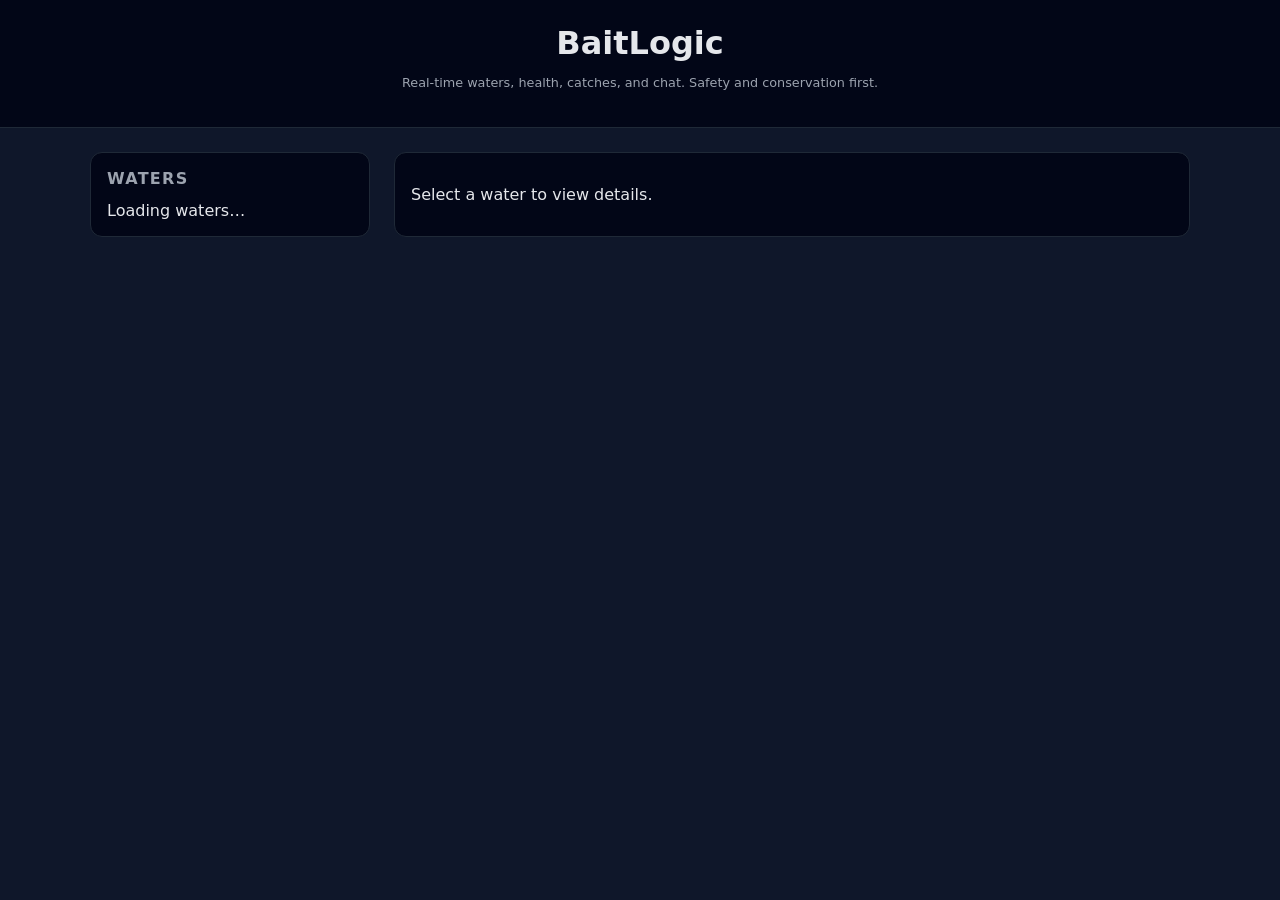
==== index.html @ 67231817 "Create index.html" ====
<!DOCTYPE html>
<html lang="en">
<head>
  <meta charset="UTF-8" />
  <title>BaitLogic – Live Waters</title>
  <meta name="viewport" content="width=device-width, initial-scale=1" />
  <style>
    body { font-family: system-ui, sans-serif; margin: 0; background: #0f172a; color: #e5e7eb; }
    header { padding: 1.5rem; text-align: center; background: #020617; border-bottom: 1px solid #1f2937; }
    h1 { margin: 0; font-size: 2rem; }
    main { max-width: 1100px; margin: 1.5rem auto; padding: 0 1rem 3rem; display: grid; grid-template-columns: 280px 1fr; gap: 1.5rem; }
    .panel { background: #020617; border-radius: 0.75rem; padding: 1rem; border: 1px solid #1f2937; }
    .panel h2 { margin-top: 0; font-size: 1rem; text-transform: uppercase; letter-spacing: 0.08em; color: #9ca3af; }
    ul { list-style: none; padding: 0; margin: 0; }
    li { margin-bottom: 0.5rem; }
    .water-item { padding: 0.5rem; border-radius: 0.5rem; cursor: pointer; }
    .water-item:hover { background: #111827; }
    .water-item.active { background: #1f2937; }
    .badge { display: inline-block; padding: 0.15rem 0.5rem; border-radius: 999px; font-size: 0.7rem; text-transform: uppercase; letter-spacing: 0.08em; }
    .badge.green { background: rgba(22,163,74,0.15); color: #4ade80; }
    .badge.yellow { background: rgba(234,179,8,0.15); color: #facc15; }
    .badge.red { background: rgba(220,38,38,0.15); color: #f87171; }
    .section-title { font-size: 0.9rem; text-transform: uppercase; letter-spacing: 0.08em; color: #9ca3af; margin-bottom: 0.5rem; }
    .stat { font-size: 0.9rem; margin-bottom: 0.25rem; }
    .stat span { color: #9ca3af; }
    .list-box { max-height: 220px; overflow-y: auto; font-size: 0.9rem; }
    .pill { display: inline-block; padding: 0.15rem 0.5rem; border-radius: 999px; font-size: 0.7rem; background: #111827; color: #9ca3af; margin-right: 0.25rem; }
    .chat-input { display: flex; gap: 0.5rem; margin-top: 0.5rem; }
    .chat-input input { flex: 1; padding: 0.4rem 0.5rem; border-radius: 0.4rem; border: 1px solid #374151; background: #020617; color: #e5e7eb; }
    .chat-input button { padding: 0.4rem 0.75rem; border-radius: 0.4rem; border: none; background: #2563eb; color: white; cursor: pointer; font-size: 0.85rem; }
    .chat-input button:hover { background: #1d4ed8; }
    .small { font-size: 0.8rem; color: #9ca3af; }
  </style>
</head>
<body>
  <header>
    <h1>BaitLogic</h1>
    <p class="small">Real‑time waters, health, catches, and chat. Safety and conservation first.</p>
  </header>

  <main>
    <aside class="panel">
      <h2>Waters</h2>
      <div id="waters-list">Loading waters…</div>
    </aside>

    <section class="panel">
      <div id="water-detail">
        <p>Select a water to view details.</p>
      </div>
    </section>
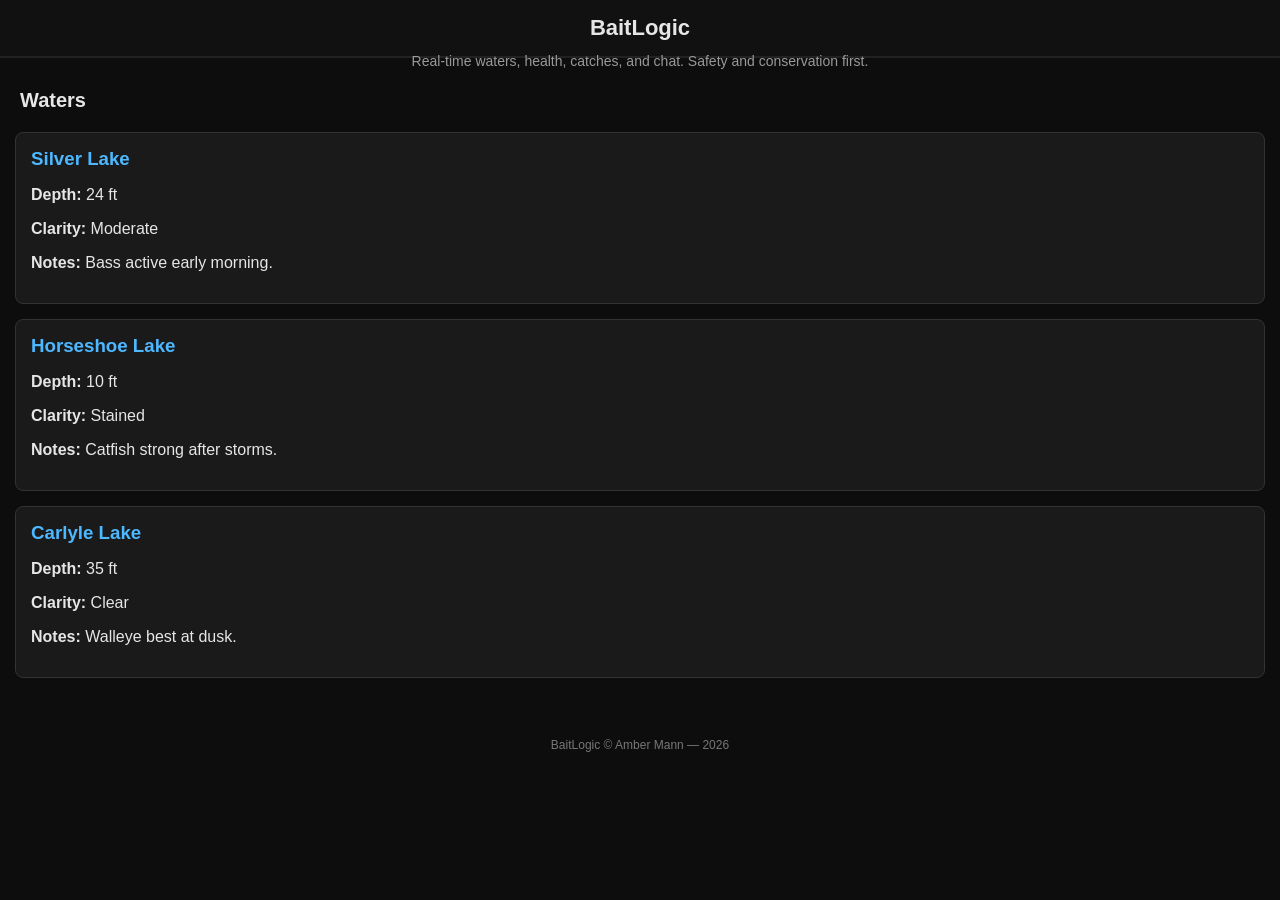
==== commit 83bda3a4: "Create index.html" ====
--- a/index.html
+++ b/index.html
@@ -1,51 +1,95 @@
 <!DOCTYPE html>
 <html lang="en">
 <head>
-  <meta charset="UTF-8" />
-  <title>BaitLogic – Live Waters</title>
-  <meta name="viewport" content="width=device-width, initial-scale=1" />
+  <meta charset="UTF-8">
+  <meta name="viewport" content="width=device-width, initial-scale=1.0">
+  <title>BaitLogic</title>
+
   <style>
-    body { font-family: system-ui, sans-serif; margin: 0; background: #0f172a; color: #e5e7eb; }
-    header { padding: 1.5rem; text-align: center; background: #020617; border-bottom: 1px solid #1f2937; }
-    h1 { margin: 0; font-size: 2rem; }
-    main { max-width: 1100px; margin: 1.5rem auto; padding: 0 1rem 3rem; display: grid; grid-template-columns: 280px 1fr; gap: 1.5rem; }
-    .panel { background: #020617; border-radius: 0.75rem; padding: 1rem; border: 1px solid #1f2937; }
-    .panel h2 { margin-top: 0; font-size: 1rem; text-transform: uppercase; letter-spacing: 0.08em; color: #9ca3af; }
-    ul { list-style: none; padding: 0; margin: 0; }
-    li { margin-bottom: 0.5rem; }
-    .water-item { padding: 0.5rem; border-radius: 0.5rem; cursor: pointer; }
-    .water-item:hover { background: #111827; }
-    .water-item.active { background: #1f2937; }
-    .badge { display: inline-block; padding: 0.15rem 0.5rem; border-radius: 999px; font-size: 0.7rem; text-transform: uppercase; letter-spacing: 0.08em; }
-    .badge.green { background: rgba(22,163,74,0.15); color: #4ade80; }
-    .badge.yellow { background: rgba(234,179,8,0.15); color: #facc15; }
-    .badge.red { background: rgba(220,38,38,0.15); color: #f87171; }
-    .section-title { font-size: 0.9rem; text-transform: uppercase; letter-spacing: 0.08em; color: #9ca3af; margin-bottom: 0.5rem; }
-    .stat { font-size: 0.9rem; margin-bottom: 0.25rem; }
-    .stat span { color: #9ca3af; }
-    .list-box { max-height: 220px; overflow-y: auto; font-size: 0.9rem; }
-    .pill { display: inline-block; padding: 0.15rem 0.5rem; border-radius: 999px; font-size: 0.7rem; background: #111827; color: #9ca3af; margin-right: 0.25rem; }
-    .chat-input { display: flex; gap: 0.5rem; margin-top: 0.5rem; }
-    .chat-input input { flex: 1; padding: 0.4rem 0.5rem; border-radius: 0.4rem; border: 1px solid #374151; background: #020617; color: #e5e7eb; }
-    .chat-input button { padding: 0.4rem 0.75rem; border-radius: 0.4rem; border: none; background: #2563eb; color: white; cursor: pointer; font-size: 0.85rem; }
-    .chat-input button:hover { background: #1d4ed8; }
-    .small { font-size: 0.8rem; color: #9ca3af; }
+    body {
+      margin: 0;
+      background: #0d0d0d;
+      color: #e6e6e6;
+      font-family: Arial, sans-serif;
+    }
+
+    header {
+      background: #111;
+      padding: 15px;
+      text-align: center;
+      font-size: 22px;
+      font-weight: bold;
+      border-bottom: 2px solid #222;
+    }
+
+    .subheader {
+      text-align: center;
+      font-size: 14px;
+      color: #999;
+      margin-top: -5px;
+      margin-bottom: 20px;
+    }
+
+    .section-title {
+      font-size: 20px;
+      margin: 20px;
+      font-weight: bold;
+    }
+
+    .water-card {
+      background: #1a1a1a;
+      margin: 15px;
+      padding: 15px;
+      border-radius: 8px;
+      border: 1px solid #333;
+    }
+
+    .water-card h3 {
+      margin: 0 0 10px 0;
+      color: #4db8ff;
+    }
+
+    .footer {
+      text-align: center;
+      padding: 20px;
+      color: #777;
+      font-size: 12px;
+      margin-top: 40px;
+    }
   </style>
 </head>
+
 <body>
-  <header>
-    <h1>BaitLogic</h1>
-    <p class="small">Real‑time waters, health, catches, and chat. Safety and conservation first.</p>
-  </header>
 
-  <main>
-    <aside class="panel">
-      <h2>Waters</h2>
-      <div id="waters-list">Loading waters…</div>
-    </aside>
+<header>BaitLogic</header>
+<div class="subheader">Real-time waters, health, catches, and chat. Safety and conservation first.</div>
 
-    <section class="panel">
-      <div id="water-detail">
-        <p>Select a water to view details.</p>
-      </div>
-    </section>+<div class="section-title">Waters</div>
+
+<div class="water-card">
+  <h3>Silver Lake</h3>
+  <p><b>Depth:</b> 24 ft</p>
+  <p><b>Clarity:</b> Moderate</p>
+  <p><b>Notes:</b> Bass active early morning.</p>
+</div>
+
+<div class="water-card">
+  <h3>Horseshoe Lake</h3>
+  <p><b>Depth:</b> 10 ft</p>
+  <p><b>Clarity:</b> Stained</p>
+  <p><b>Notes:</b> Catfish strong after storms.</p>
+</div>
+
+<div class="water-card">
+  <h3>Carlyle Lake</h3>
+  <p><b>Depth:</b> 35 ft</p>
+  <p><b>Clarity:</b> Clear</p>
+  <p><b>Notes:</b> Walleye best at dusk.</p>
+</div>
+
+<div class="footer">
+  BaitLogic © Amber Mann — 2026  
+</div>
+
+</body>
+</html>
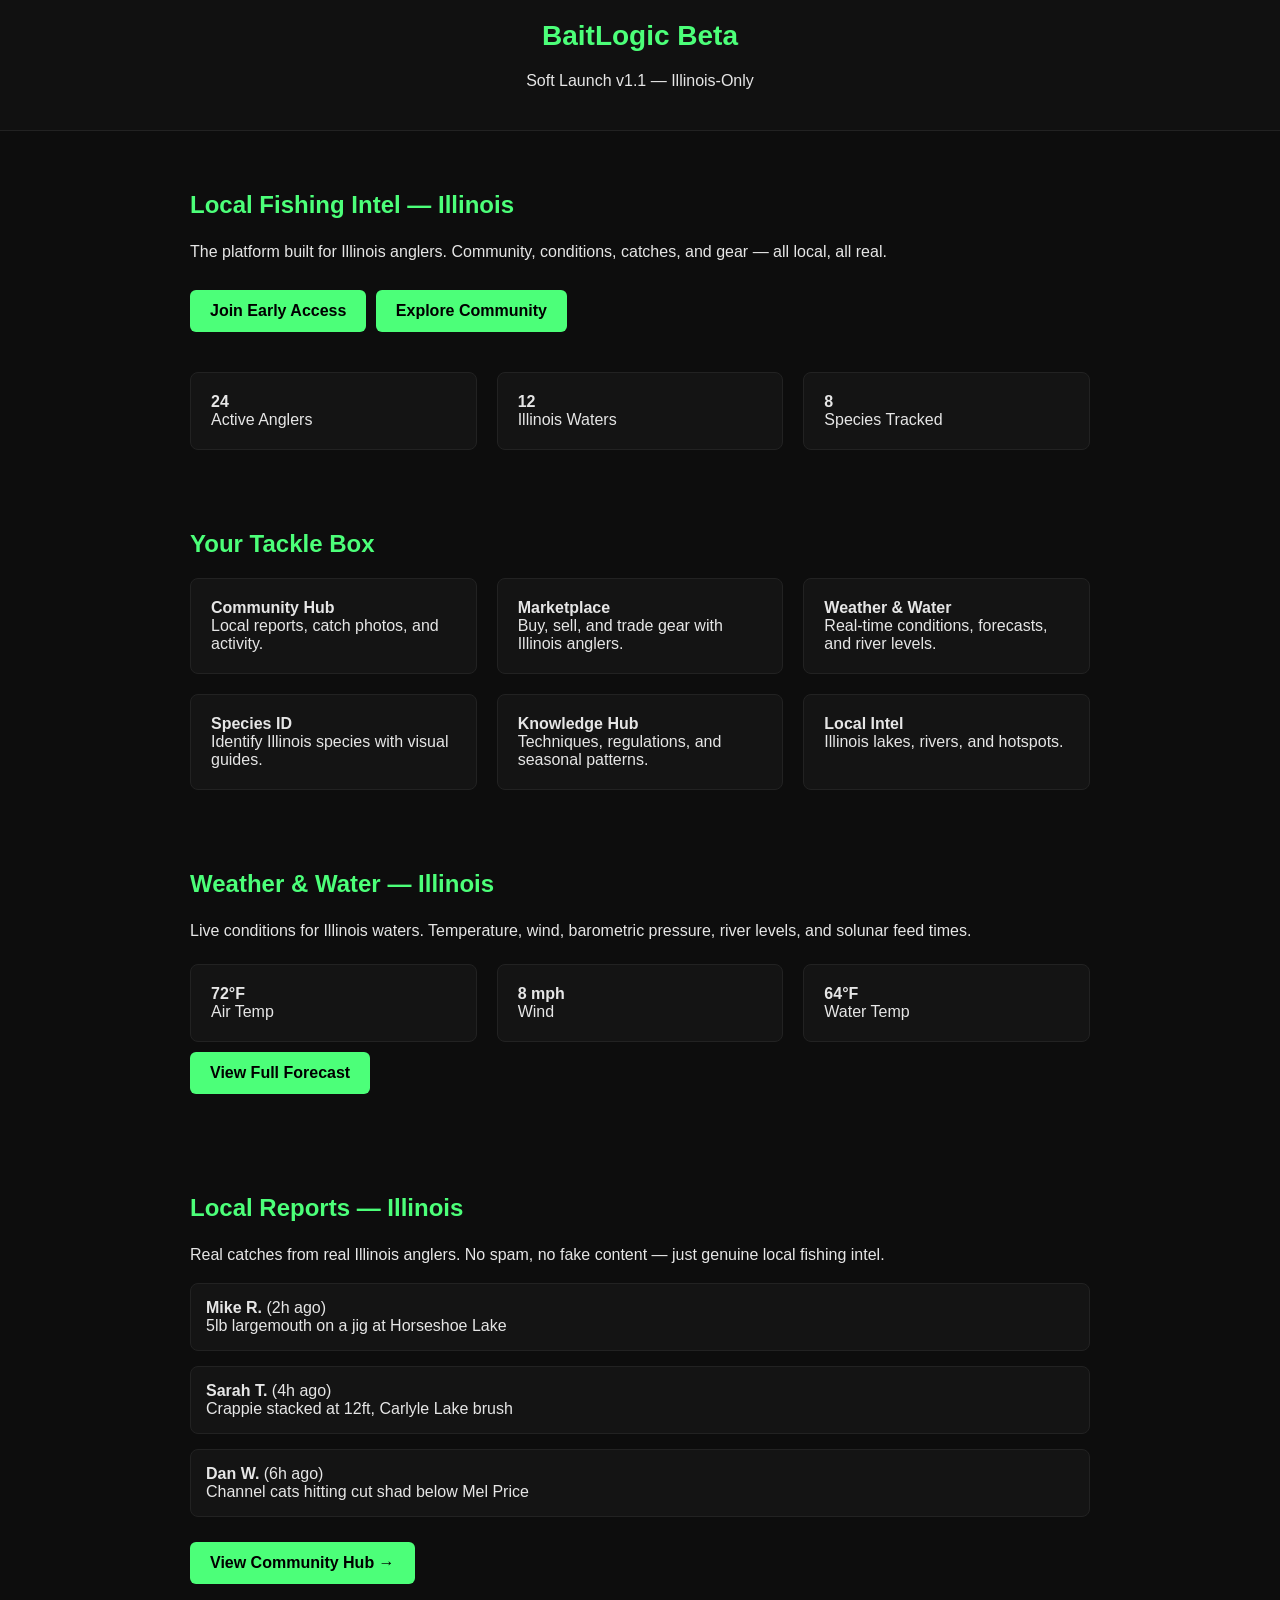
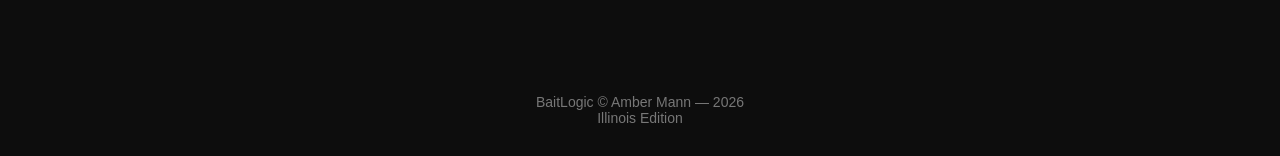
==== commit a90edfdd: "Create index.html" ====
--- a/index.html
+++ b/index.html
@@ -1,95 +1,136 @@
 <!DOCTYPE html>
 <html lang="en">
 <head>
-  <meta charset="UTF-8">
-  <meta name="viewport" content="width=device-width, initial-scale=1.0">
-  <title>BaitLogic</title>
+<meta charset="UTF-8" />
+<meta name="viewport" content="width=device-width, initial-scale=1.0" />
+<title>BaitLogic Beta — Illinois</title>
+<style>
+    body {
+        margin: 0;
+        background: #0d0d0d;
+        color: #e6e6e6;
+        font-family: Arial, sans-serif;
+    }
+    header {
+        padding: 20px;
+        text-align: center;
+        background: #111;
+        border-bottom: 1px solid #222;
+    }
+    h1 { color: #4cff79; margin: 0; font-size: 28px; }
+    h2 { color: #4cff79; margin-top: 40px; }
+    p { line-height: 1.6; }
 
-  <style>
-    body {
-      margin: 0;
-      background: #0d0d0d;
-      color: #e6e6e6;
-      font-family: Arial, sans-serif;
+    .section {
+        padding: 20px;
+        max-width: 900px;
+        margin: auto;
     }
 
-    header {
-      background: #111;
-      padding: 15px;
-      text-align: center;
-      font-size: 22px;
-      font-weight: bold;
-      border-bottom: 2px solid #222;
+    .button {
+        display: inline-block;
+        padding: 12px 20px;
+        background: #4cff79;
+        color: #000;
+        font-weight: bold;
+        border-radius: 6px;
+        margin: 10px 5px 20px 0;
+        text-decoration: none;
     }
 
-    .subheader {
-      text-align: center;
-      font-size: 14px;
-      color: #999;
-      margin-top: -5px;
-      margin-bottom: 20px;
+    .grid {
+        display: grid;
+        grid-template-columns: repeat(auto-fit, minmax(260px, 1fr));
+        gap: 20px;
+        margin-top: 20px;
     }
 
-    .section-title {
-      font-size: 20px;
-      margin: 20px;
-      font-weight: bold;
+    .card {
+        background: #141414;
+        padding: 20px;
+        border-radius: 8px;
+        border: 1px solid #222;
     }
 
-    .water-card {
-      background: #1a1a1a;
-      margin: 15px;
-      padding: 15px;
-      border-radius: 8px;
-      border: 1px solid #333;
+    .report {
+        background: #141414;
+        padding: 15px;
+        border-radius: 8px;
+        border: 1px solid #222;
+        margin-bottom: 15px;
     }
 
-    .water-card h3 {
-      margin: 0 0 10px 0;
-      color: #4db8ff;
+    footer {
+        text-align: center;
+        padding: 30px;
+        margin-top: 40px;
+        color: #777;
+        font-size: 14px;
     }
-
-    .footer {
-      text-align: center;
-      padding: 20px;
-      color: #777;
-      font-size: 12px;
-      margin-top: 40px;
-    }
-  </style>
+</style>
 </head>
 
 <body>
 
-<header>BaitLogic</header>
-<div class="subheader">Real-time waters, health, catches, and chat. Safety and conservation first.</div>
+<header>
+    <h1>BaitLogic Beta</h1>
+    <p>Soft Launch v1.1 — Illinois‑Only</p>
+</header>
 
-<div class="section-title">Waters</div>
+<div class="section">
+    <h2>Local Fishing Intel — Illinois</h2>
+    <p>The platform built for Illinois anglers. Community, conditions, catches, and gear — all local, all real.</p>
 
-<div class="water-card">
-  <h3>Silver Lake</h3>
-  <p><b>Depth:</b> 24 ft</p>
-  <p><b>Clarity:</b> Moderate</p>
-  <p><b>Notes:</b> Bass active early morning.</p>
+    <a class="button">Join Early Access</a>
+    <a class="button">Explore Community</a>
+
+    <div class="grid">
+        <div class="card"><strong>24</strong><br>Active Anglers</div>
+        <div class="card"><strong>12</strong><br>Illinois Waters</div>
+        <div class="card"><strong>8</strong><br>Species Tracked</div>
+    </div>
 </div>
 
-<div class="water-card">
-  <h3>Horseshoe Lake</h3>
-  <p><b>Depth:</b> 10 ft</p>
-  <p><b>Clarity:</b> Stained</p>
-  <p><b>Notes:</b> Catfish strong after storms.</p>
+<div class="section">
+    <h2>Your Tackle Box</h2>
+    <div class="grid">
+        <div class="card"><strong>Community Hub</strong><br>Local reports, catch photos, and activity.</div>
+        <div class="card"><strong>Marketplace</strong><br>Buy, sell, and trade gear with Illinois anglers.</div>
+        <div class="card"><strong>Weather & Water</strong><br>Real-time conditions, forecasts, and river levels.</div>
+        <div class="card"><strong>Species ID</strong><br>Identify Illinois species with visual guides.</div>
+        <div class="card"><strong>Knowledge Hub</strong><br>Techniques, regulations, and seasonal patterns.</div>
+        <div class="card"><strong>Local Intel</strong><br>Illinois lakes, rivers, and hotspots.</div>
+    </div>
 </div>
 
-<div class="water-card">
-  <h3>Carlyle Lake</h3>
-  <p><b>Depth:</b> 35 ft</p>
-  <p><b>Clarity:</b> Clear</p>
-  <p><b>Notes:</b> Walleye best at dusk.</p>
+<div class="section">
+    <h2>Weather & Water — Illinois</h2>
+    <p>Live conditions for Illinois waters. Temperature, wind, barometric pressure, river levels, and solunar feed times.</p>
+
+    <div class="grid">
+        <div class="card"><strong>72°F</strong><br>Air Temp</div>
+        <div class="card"><strong>8 mph</strong><br>Wind</div>
+        <div class="card"><strong>64°F</strong><br>Water Temp</div>
+    </div>
+
+    <a class="button">View Full Forecast</a>
 </div>
 
-<div class="footer">
-  BaitLogic © Amber Mann — 2026  
+<div class="section">
+    <h2>Local Reports — Illinois</h2>
+    <p>Real catches from real Illinois anglers. No spam, no fake content — just genuine local fishing intel.</p>
+
+    <div class="report"><strong>Mike R.</strong> (2h ago)<br>5lb largemouth on a jig at Horseshoe Lake</div>
+    <div class="report"><strong>Sarah T.</strong> (4h ago)<br>Crappie stacked at 12ft, Carlyle Lake brush</div>
+    <div class="report"><strong>Dan W.</strong> (6h ago)<br>Channel cats hitting cut shad below Mel Price</div>
+
+    <a class="button">View Community Hub →</a>
 </div>
+
+<footer>
+    BaitLogic © Amber Mann — 2026<br>
+    Illinois Edition
+</footer>
 
 </body>
 </html>
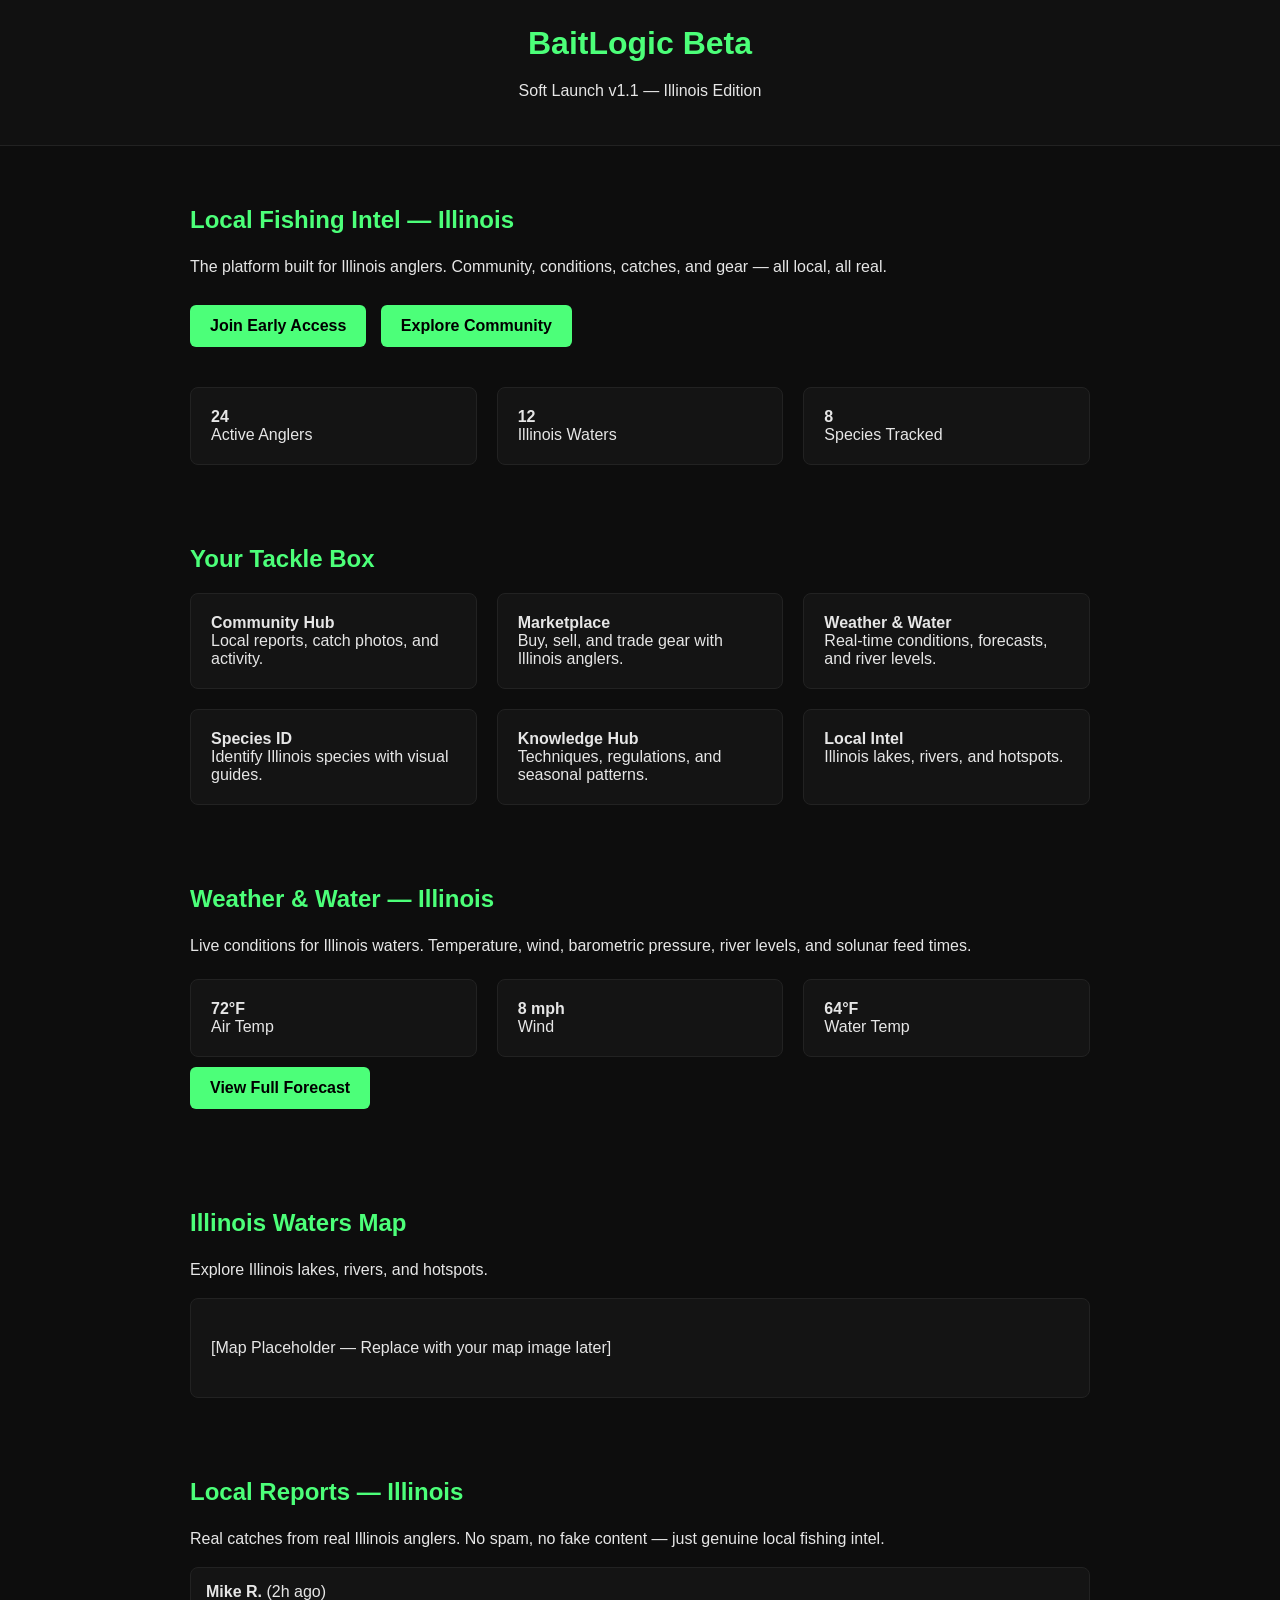
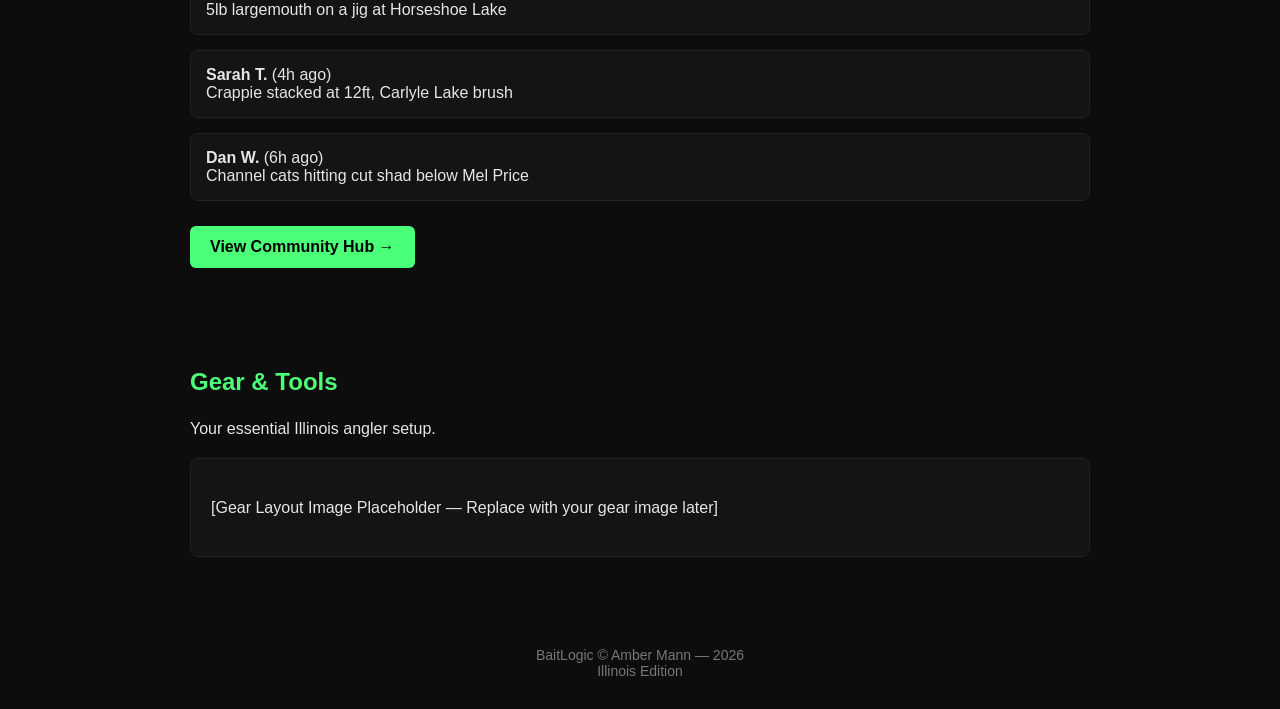
==== commit a970ebb0: "Create index.html" ====
--- a/index.html
+++ b/index.html
@@ -4,6 +4,7 @@
 <meta charset="UTF-8" />
 <meta name="viewport" content="width=device-width, initial-scale=1.0" />
 <title>BaitLogic Beta — Illinois</title>
+
 <style>
     body {
         margin: 0;
@@ -12,12 +13,12 @@
         font-family: Arial, sans-serif;
     }
     header {
-        padding: 20px;
+        padding: 25px;
         text-align: center;
         background: #111;
         border-bottom: 1px solid #222;
     }
-    h1 { color: #4cff79; margin: 0; font-size: 28px; }
+    h1 { color: #4cff79; margin: 0; font-size: 32px; }
     h2 { color: #4cff79; margin-top: 40px; }
     p { line-height: 1.6; }
 
@@ -34,7 +35,7 @@
         color: #000;
         font-weight: bold;
         border-radius: 6px;
-        margin: 10px 5px 20px 0;
+        margin: 10px 10px 20px 0;
         text-decoration: none;
     }
 
@@ -67,6 +68,13 @@
         color: #777;
         font-size: 14px;
     }
+
+    .gear-img {
+        width: 100%;
+        border-radius: 8px;
+        margin-top: 20px;
+        border: 1px solid #222;
+    }
 </style>
 </head>
 
@@ -74,9 +82,10 @@
 
 <header>
     <h1>BaitLogic Beta</h1>
-    <p>Soft Launch v1.1 — Illinois‑Only</p>
+    <p>Soft Launch v1.1 — Illinois Edition</p>
 </header>
 
+<!-- HERO SECTION -->
 <div class="section">
     <h2>Local Fishing Intel — Illinois</h2>
     <p>The platform built for Illinois anglers. Community, conditions, catches, and gear — all local, all real.</p>
@@ -91,6 +100,7 @@
     </div>
 </div>
 
+<!-- MODULES -->
 <div class="section">
     <h2>Your Tackle Box</h2>
     <div class="grid">
@@ -103,6 +113,7 @@
     </div>
 </div>
 
+<!-- WEATHER & WATER -->
 <div class="section">
     <h2>Weather & Water — Illinois</h2>
     <p>Live conditions for Illinois waters. Temperature, wind, barometric pressure, river levels, and solunar feed times.</p>
@@ -116,6 +127,16 @@
     <a class="button">View Full Forecast</a>
 </div>
 
+<!-- MAP SECTION -->
+<div class="section">
+    <h2>Illinois Waters Map</h2>
+    <p>Explore Illinois lakes, rivers, and hotspots.</p>
+    <div class="card">
+        <p>[Map Placeholder — Replace with your map image later]</p>
+    </div>
+</div>
+
+<!-- LOCAL REPORTS -->
 <div class="section">
     <h2>Local Reports — Illinois</h2>
     <p>Real catches from real Illinois anglers. No spam, no fake content — just genuine local fishing intel.</p>
@@ -127,6 +148,15 @@
     <a class="button">View Community Hub →</a>
 </div>
 
+<!-- GEAR LAYOUT -->
+<div class="section">
+    <h2>Gear & Tools</h2>
+    <p>Your essential Illinois angler setup.</p>
+    <div class="card">
+        <p>[Gear Layout Image Placeholder — Replace with your gear image later]</p>
+    </div>
+</div>
+
 <footer>
     BaitLogic © Amber Mann — 2026<br>
     Illinois Edition
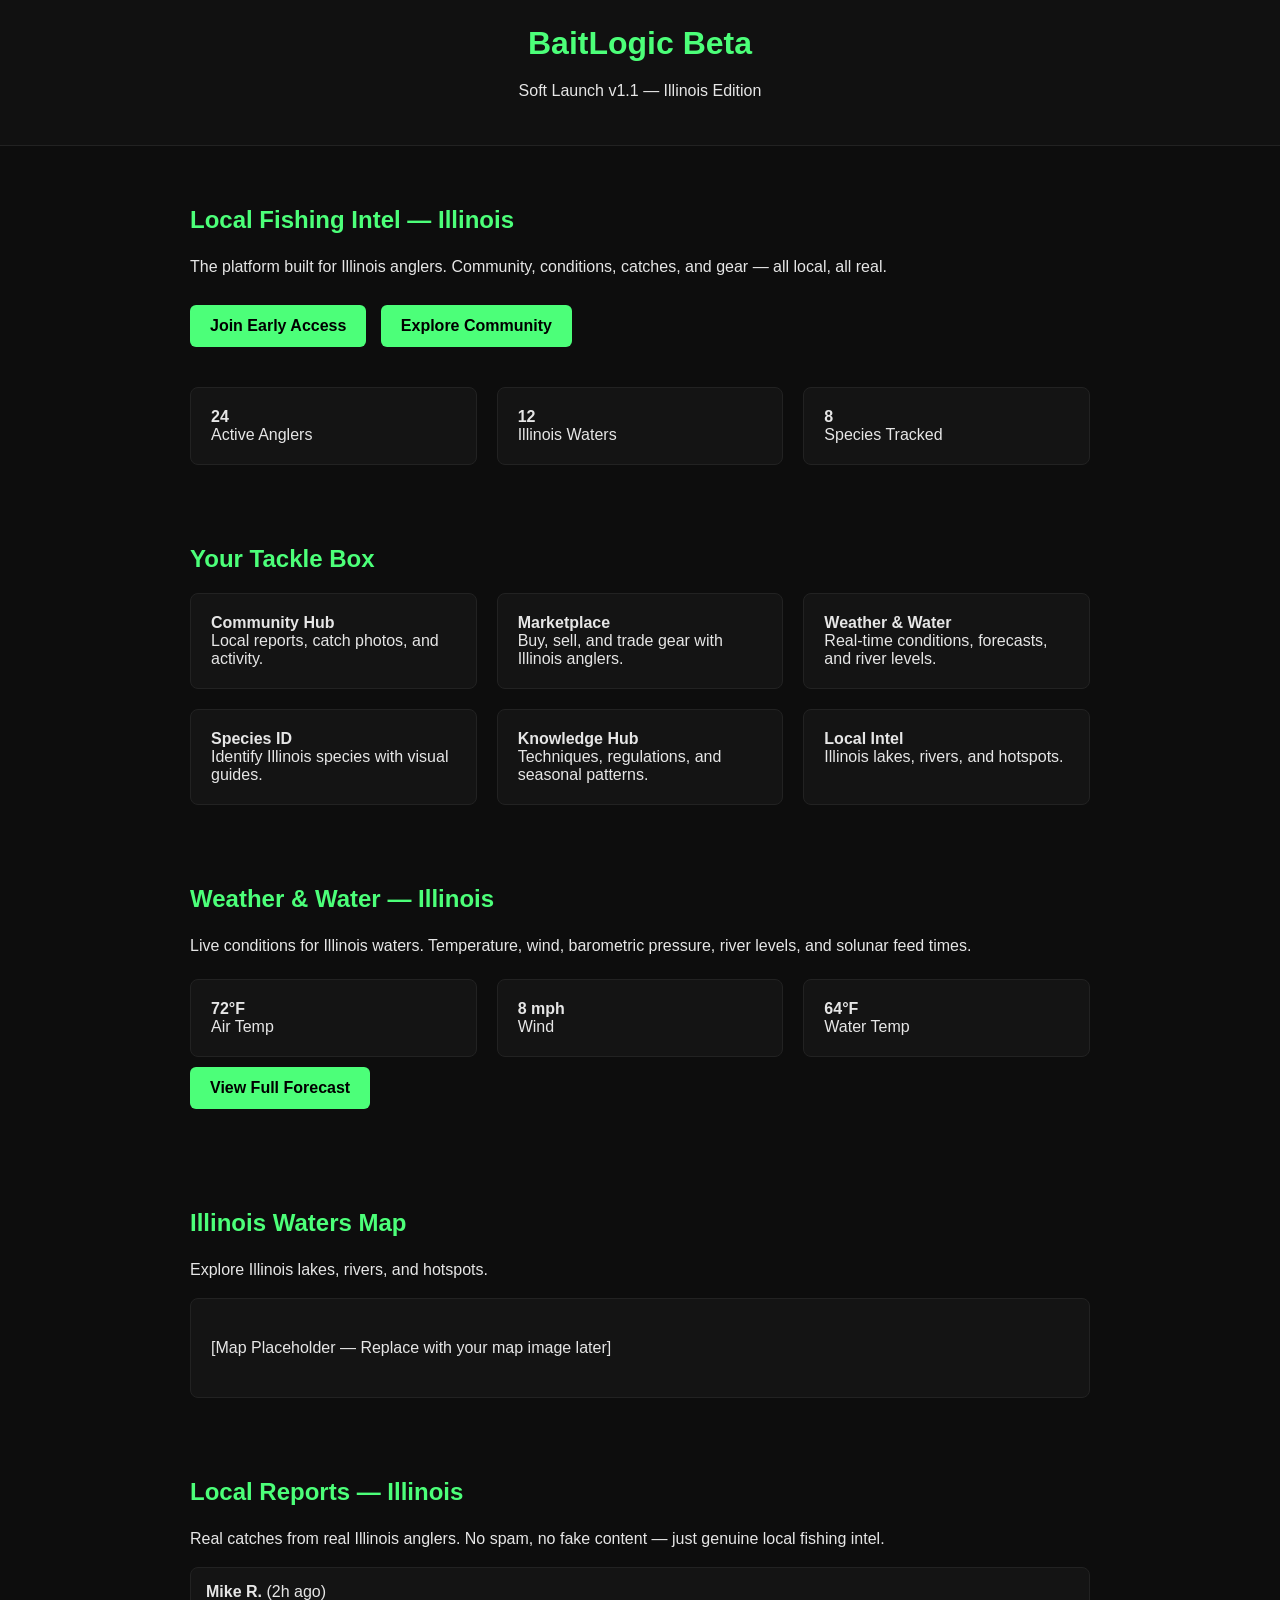
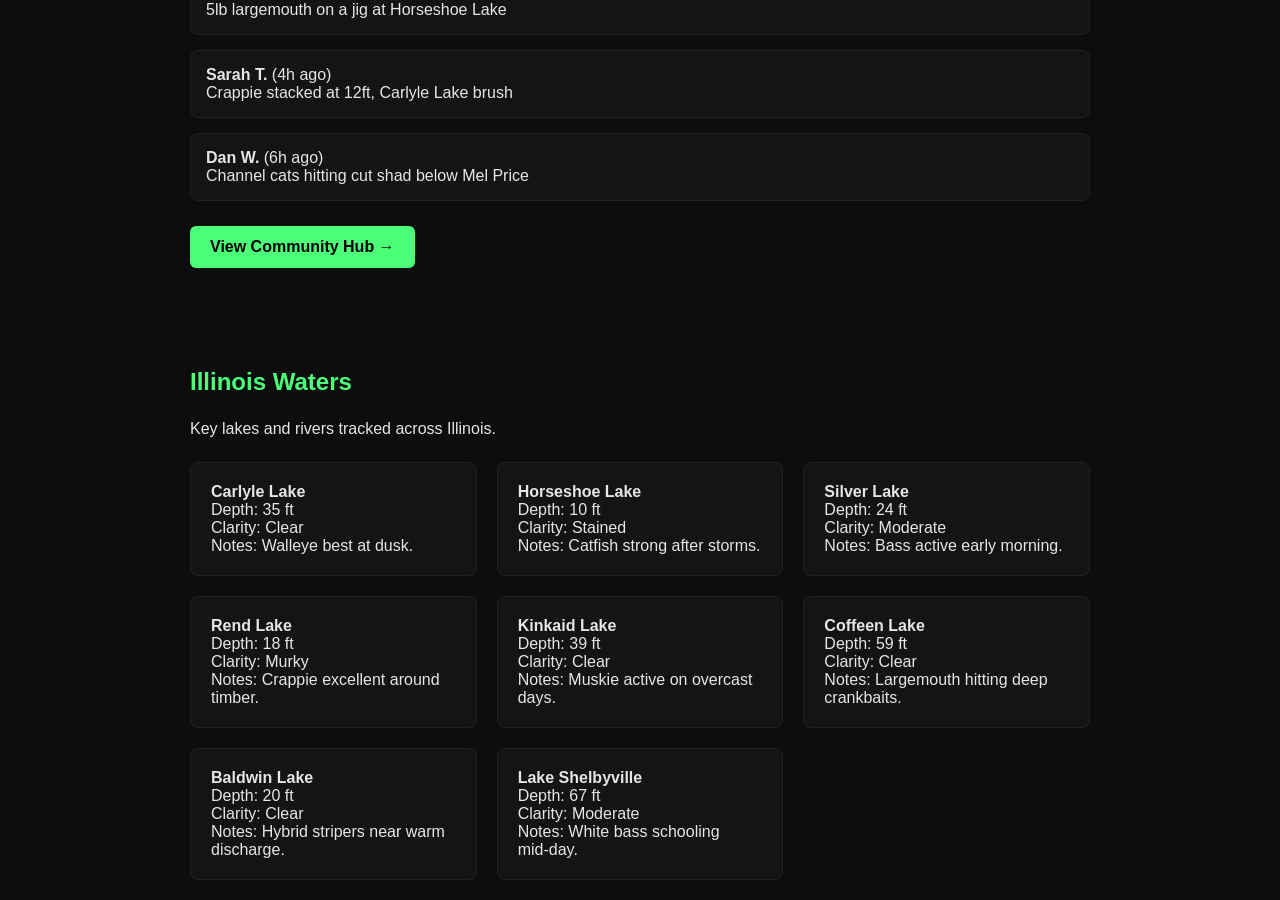
==== commit 837fe9bb: "Create index.html" ====
--- a/index.html
+++ b/index.html
@@ -148,19 +148,17 @@
     <a class="button">View Community Hub →</a>
 </div>
 
-<!-- GEAR LAYOUT -->
+<!-- ILLINOIS WATERS -->
 <div class="section">
-    <h2>Gear & Tools</h2>
-    <p>Your essential Illinois angler setup.</p>
-    <div class="card">
-        <p>[Gear Layout Image Placeholder — Replace with your gear image later]</p>
-    </div>
-</div>
+    <h2>Illinois Waters</h2>
+    <p>Key lakes and rivers tracked across Illinois.</p>
 
-<footer>
-    BaitLogic © Amber Mann — 2026<br>
-    Illinois Edition
-</footer>
-
-</body>
-</html>+    <div class="grid">
+        <div class="card"><strong>Carlyle Lake</strong><br>Depth: 35 ft<br>Clarity: Clear<br>Notes: Walleye best at dusk.</div>
+        <div class="card"><strong>Horseshoe Lake</strong><br>Depth: 10 ft<br>Clarity: Stained<br>Notes: Catfish strong after storms.</div>
+        <div class="card"><strong>Silver Lake</strong><br>Depth: 24 ft<br>Clarity: Moderate<br>Notes: Bass active early morning.</div>
+        <div class="card"><strong>Rend Lake</strong><br>Depth: 18 ft<br>Clarity: Murky<br>Notes: Crappie excellent around timber.</div>
+        <div class="card"><strong>Kinkaid Lake</strong><br>Depth: 39 ft<br>Clarity: Clear<br>Notes: Muskie active on overcast days.</div>
+        <div class="card"><strong>Coffeen Lake</strong><br>Depth: 59 ft<br>Clarity: Clear<br>Notes: Largemouth hitting deep crankbaits.</div>
+        <div class="card"><strong>Baldwin Lake</strong><br>Depth: 20 ft<br>Clarity: Clear<br>Notes: Hybrid stripers near warm discharge.</div>
+        <div class="card"><strong>Lake Shelbyville</strong><br>Depth: 67 ft<br>Clarity: Moderate<br>Notes: White bass schooling mid‑day.</div>
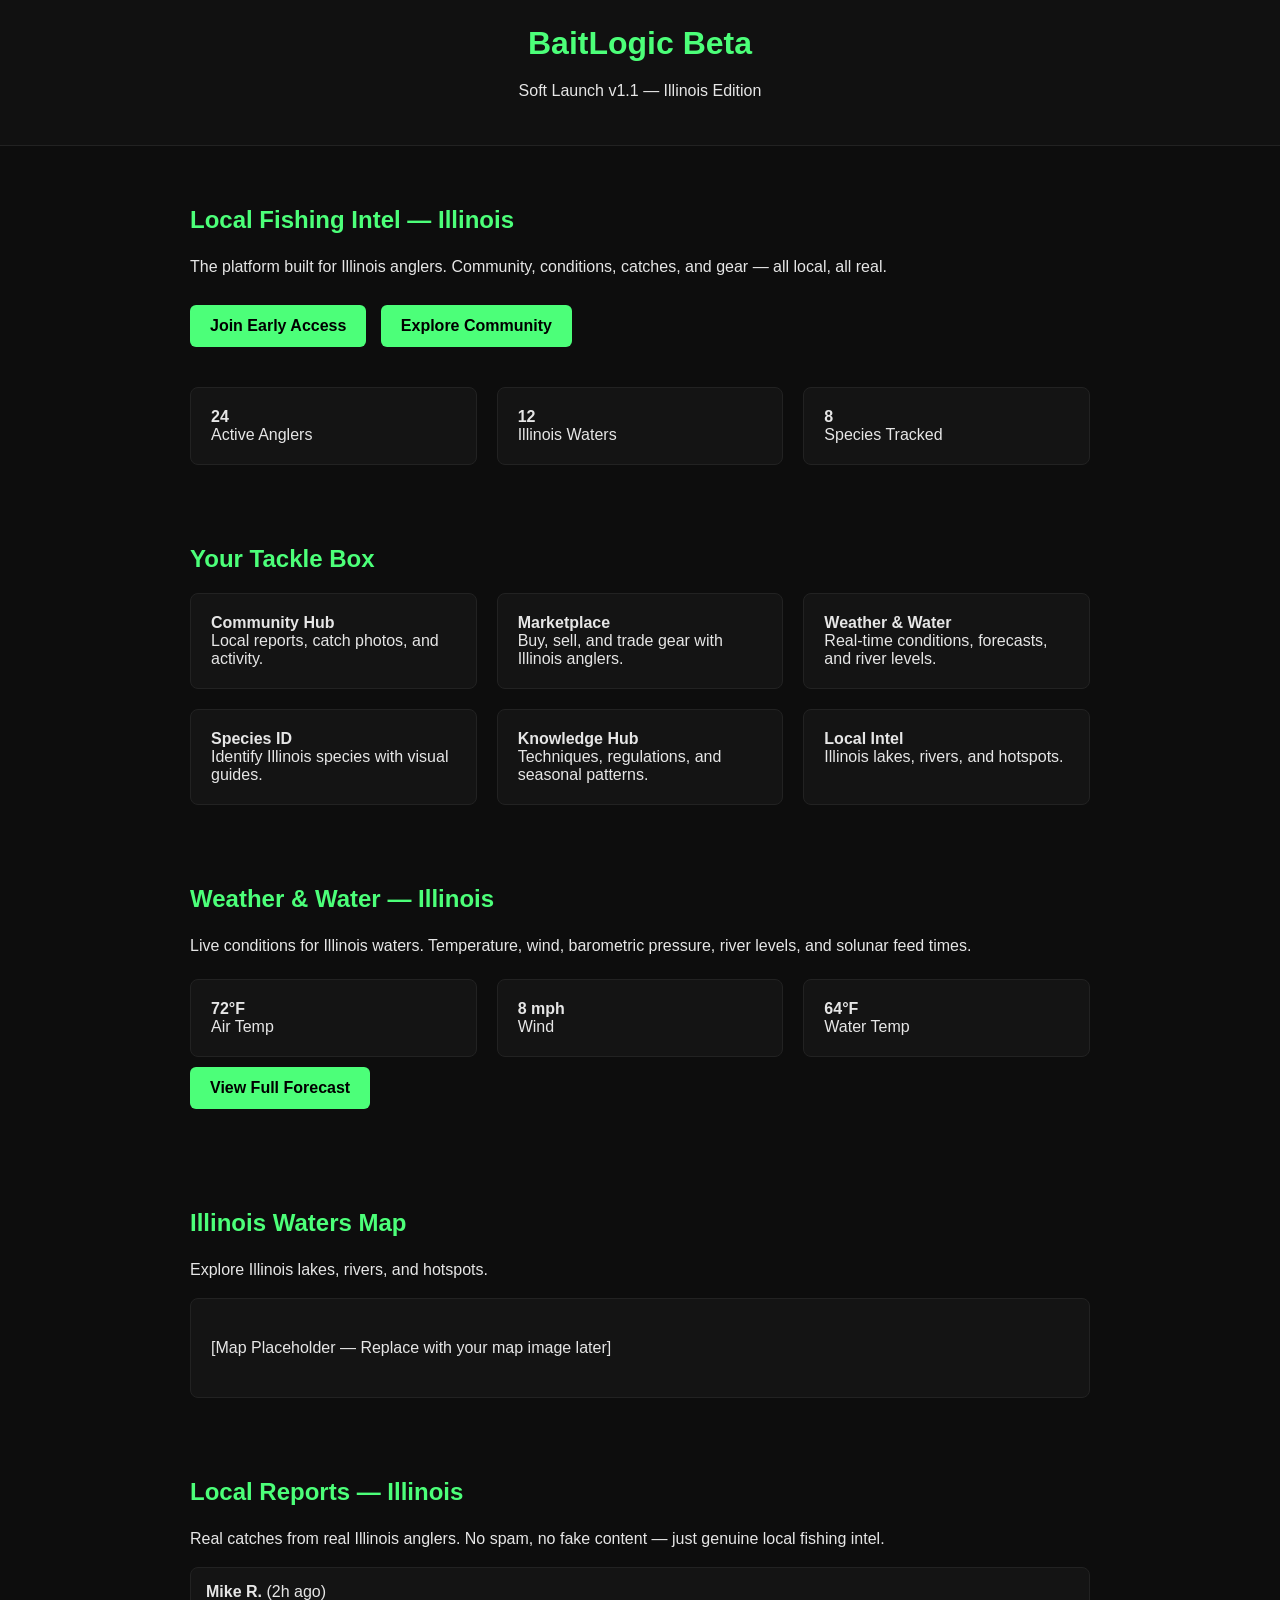
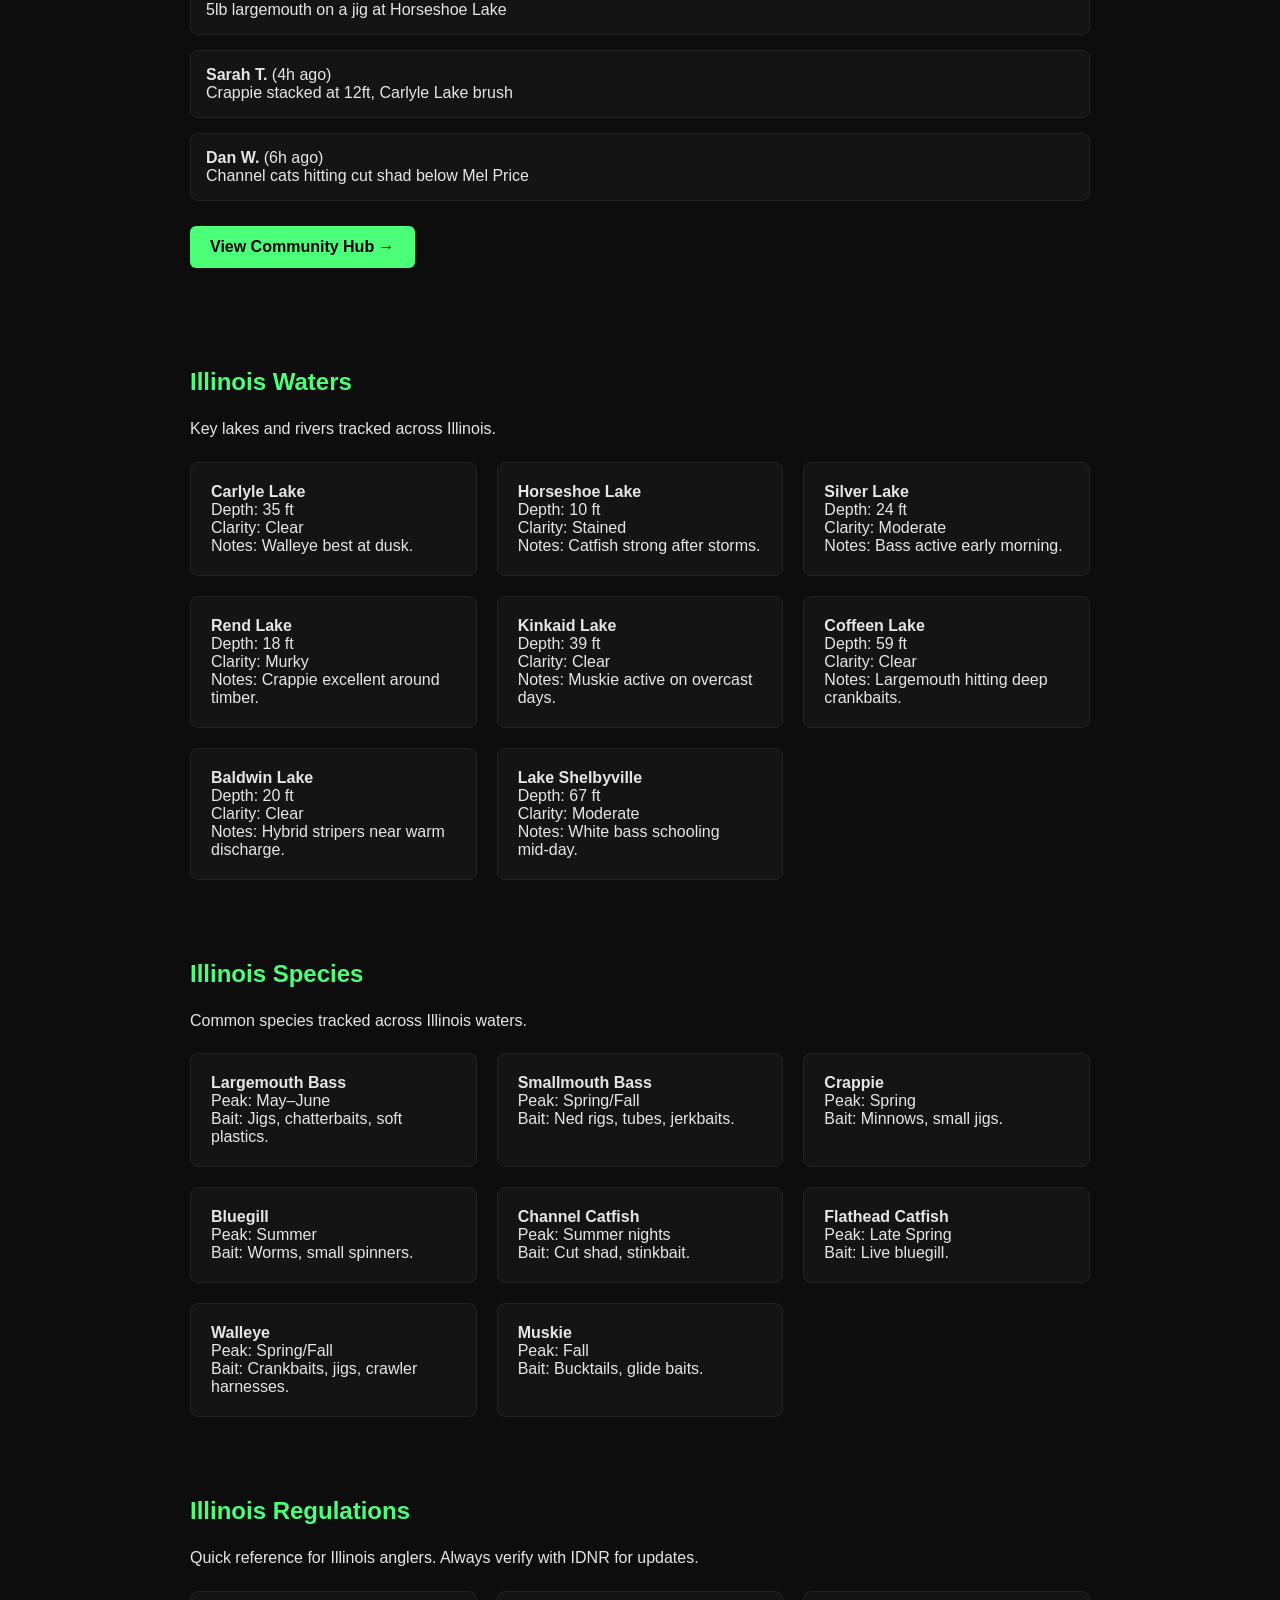
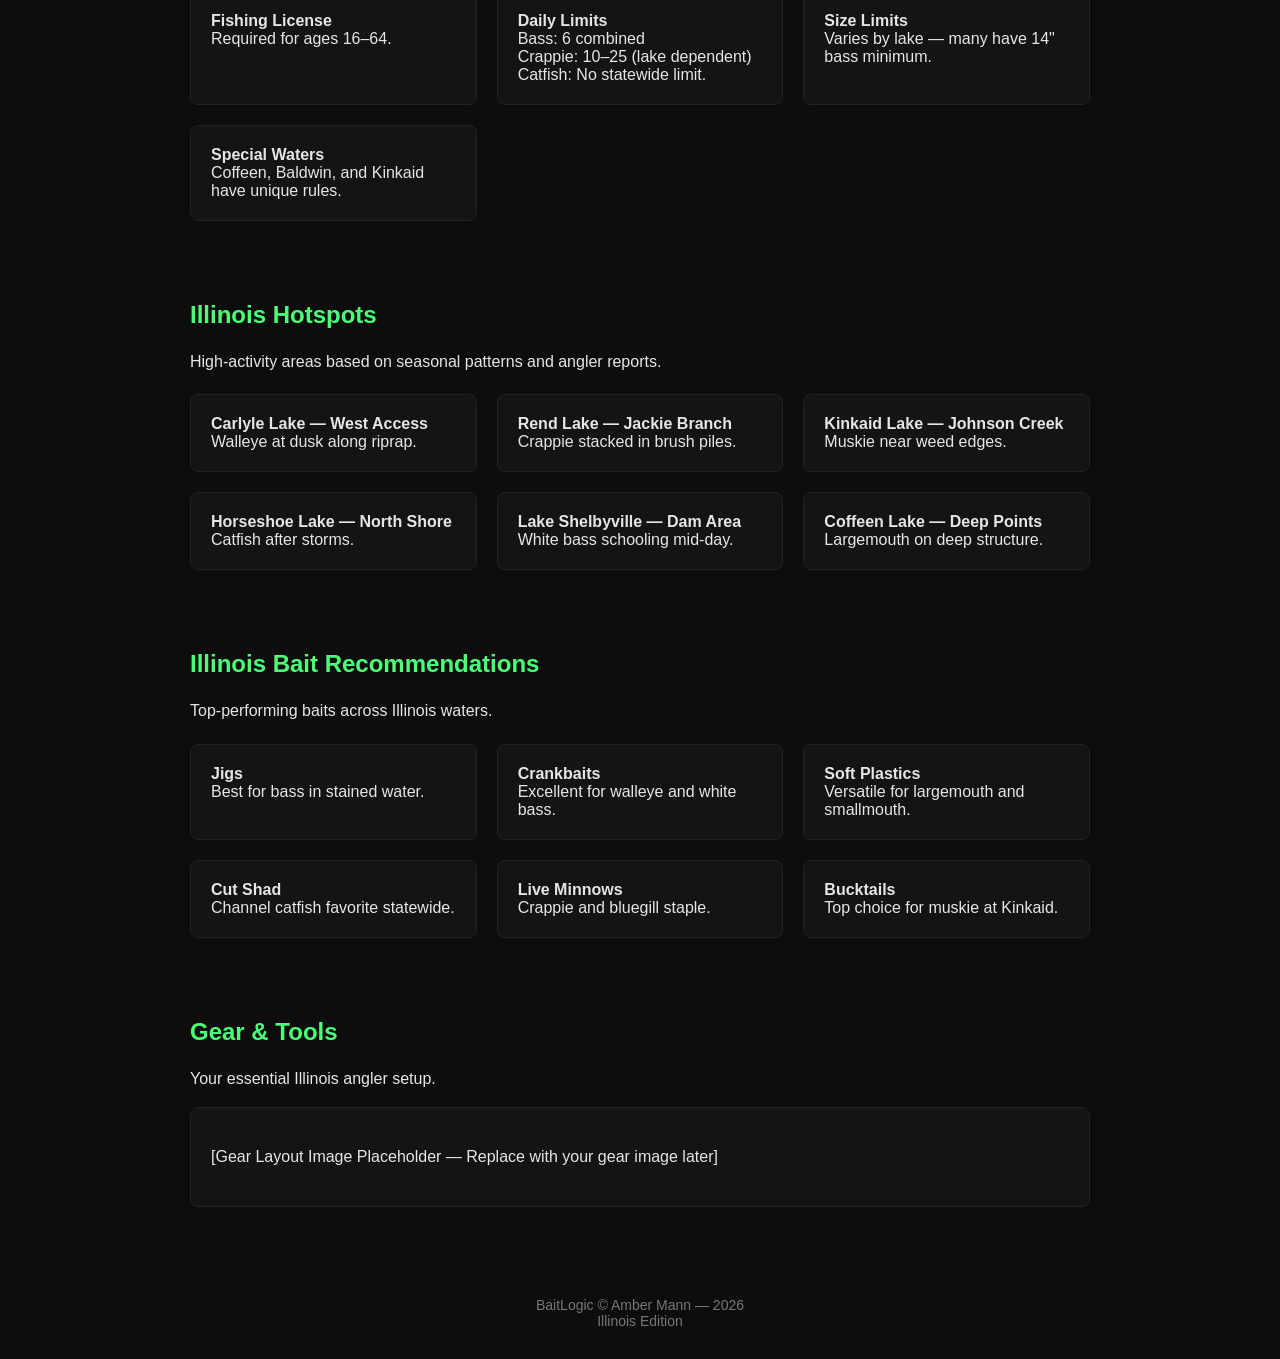
==== commit acfb4211: "Create index.html" ====
--- a/index.html
+++ b/index.html
@@ -68,13 +68,6 @@
         color: #777;
         font-size: 14px;
     }
-
-    .gear-img {
-        width: 100%;
-        border-radius: 8px;
-        margin-top: 20px;
-        border: 1px solid #222;
-    }
 </style>
 </head>
 
@@ -85,7 +78,7 @@
     <p>Soft Launch v1.1 — Illinois Edition</p>
 </header>
 
-<!-- HERO SECTION -->
+<!-- HERO -->
 <div class="section">
     <h2>Local Fishing Intel — Illinois</h2>
     <p>The platform built for Illinois anglers. Community, conditions, catches, and gear — all local, all real.</p>
@@ -113,7 +106,7 @@
     </div>
 </div>
 
-<!-- WEATHER & WATER -->
+<!-- WEATHER -->
 <div class="section">
     <h2>Weather & Water — Illinois</h2>
     <p>Live conditions for Illinois waters. Temperature, wind, barometric pressure, river levels, and solunar feed times.</p>
@@ -127,7 +120,7 @@
     <a class="button">View Full Forecast</a>
 </div>
 
-<!-- MAP SECTION -->
+<!-- MAP -->
 <div class="section">
     <h2>Illinois Waters Map</h2>
     <p>Explore Illinois lakes, rivers, and hotspots.</p>
@@ -136,7 +129,7 @@
     </div>
 </div>
 
-<!-- LOCAL REPORTS -->
+<!-- REPORTS -->
 <div class="section">
     <h2>Local Reports — Illinois</h2>
     <p>Real catches from real Illinois anglers. No spam, no fake content — just genuine local fishing intel.</p>
@@ -161,4 +154,83 @@
         <div class="card"><strong>Kinkaid Lake</strong><br>Depth: 39 ft<br>Clarity: Clear<br>Notes: Muskie active on overcast days.</div>
         <div class="card"><strong>Coffeen Lake</strong><br>Depth: 59 ft<br>Clarity: Clear<br>Notes: Largemouth hitting deep crankbaits.</div>
         <div class="card"><strong>Baldwin Lake</strong><br>Depth: 20 ft<br>Clarity: Clear<br>Notes: Hybrid stripers near warm discharge.</div>
-        <div class="card"><strong>Lake Shelbyville</strong><br>Depth: 67 ft<br>Clarity: Moderate<br>Notes: White bass schooling mid‑day.</div>+        <div class="card"><strong>Lake Shelbyville</strong><br>Depth: 67 ft<br>Clarity: Moderate<br>Notes: White bass schooling mid‑day.</div>
+    </div>
+</div>
+
+<!-- SPECIES -->
+<div class="section">
+    <h2>Illinois Species</h2>
+    <p>Common species tracked across Illinois waters.</p>
+
+    <div class="grid">
+        <div class="card"><strong>Largemouth Bass</strong><br>Peak: May–June<br>Bait: Jigs, chatterbaits, soft plastics.</div>
+        <div class="card"><strong>Smallmouth Bass</strong><br>Peak: Spring/Fall<br>Bait: Ned rigs, tubes, jerkbaits.</div>
+        <div class="card"><strong>Crappie</strong><br>Peak: Spring<br>Bait: Minnows, small jigs.</div>
+        <div class="card"><strong>Bluegill</strong><br>Peak: Summer<br>Bait: Worms, small spinners.</div>
+        <div class="card"><strong>Channel Catfish</strong><br>Peak: Summer nights<br>Bait: Cut shad, stinkbait.</div>
+        <div class="card"><strong>Flathead Catfish</strong><br>Peak: Late Spring<br>Bait: Live bluegill.</div>
+        <div class="card"><strong>Walleye</strong><br>Peak: Spring/Fall<br>Bait: Crankbaits, jigs, crawler harnesses.</div>
+        <div class="card"><strong>Muskie</strong><br>Peak: Fall<br>Bait: Bucktails, glide baits.</div>
+    </div>
+</div>
+
+<!-- REGULATIONS -->
+<div class="section">
+    <h2>Illinois Regulations</h2>
+    <p>Quick reference for Illinois anglers. Always verify with IDNR for updates.</p>
+
+    <div class="grid">
+        <div class="card"><strong>Fishing License</strong><br>Required for ages 16–64.</div>
+        <div class="card"><strong>Daily Limits</strong><br>Bass: 6 combined<br>Crappie: 10–25 (lake dependent)<br>Catfish: No statewide limit.</div>
+        <div class="card"><strong>Size Limits</strong><br>Varies by lake — many have 14" bass minimum.</div>
+        <div class="card"><strong>Special Waters</strong><br>Coffeen, Baldwin, and Kinkaid have unique rules.</div>
+    </div>
+</div>
+
+<!-- HOTSPOTS -->
+<div class="section">
+    <h2>Illinois Hotspots</h2>
+    <p>High‑activity areas based on seasonal patterns and angler reports.</p>
+
+    <div class="grid">
+        <div class="card"><strong>Carlyle Lake — West Access</strong><br>Walleye at dusk along riprap.</div>
+        <div class="card"><strong>Rend Lake — Jackie Branch</strong><br>Crappie stacked in brush piles.</div>
+        <div class="card"><strong>Kinkaid Lake — Johnson Creek</strong><br>Muskie near weed edges.</div>
+        <div class="card"><strong>Horseshoe Lake — North Shore</strong><br>Catfish after storms.</div>
+        <div class="card"><strong>Lake Shelbyville — Dam Area</strong><br>White bass schooling mid‑day.</div>
+        <div class="card"><strong>Coffeen Lake — Deep Points</strong><br>Largemouth on deep structure.</div>
+    </div>
+</div>
+
+<!-- BAIT -->
+<div class="section">
+    <h2>Illinois Bait Recommendations</h2>
+    <p>Top-performing baits across Illinois waters.</p>
+
+    <div class="grid">
+        <div class="card"><strong>Jigs</strong><br>Best for bass in stained water.</div>
+        <div class="card"><strong>Crankbaits</strong><br>Excellent for walleye and white bass.</div>
+        <div class="card"><strong>Soft Plastics</strong><br>Versatile for largemouth and smallmouth.</div>
+        <div class="card"><strong>Cut Shad</strong><br>Channel catfish favorite statewide.</div>
+        <div class="card"><strong>Live Minnows</strong><br>Crappie and bluegill staple.</div>
+        <div class="card"><strong>Bucktails</strong><br>Top choice for muskie at Kinkaid.</div>
+    </div>
+</div>
+
+<!-- GEAR -->
+<div class="section">
+    <h2>Gear & Tools</h2>
+    <p>Your essential Illinois angler setup.</p>
+    <div class="card">
+        <p>[Gear Layout Image Placeholder — Replace with your gear image later]</p>
+    </div>
+</div>
+
+<footer>
+    BaitLogic © Amber Mann — 2026<br>
+    Illinois Edition
+</footer>
+
+</body>
+</html>
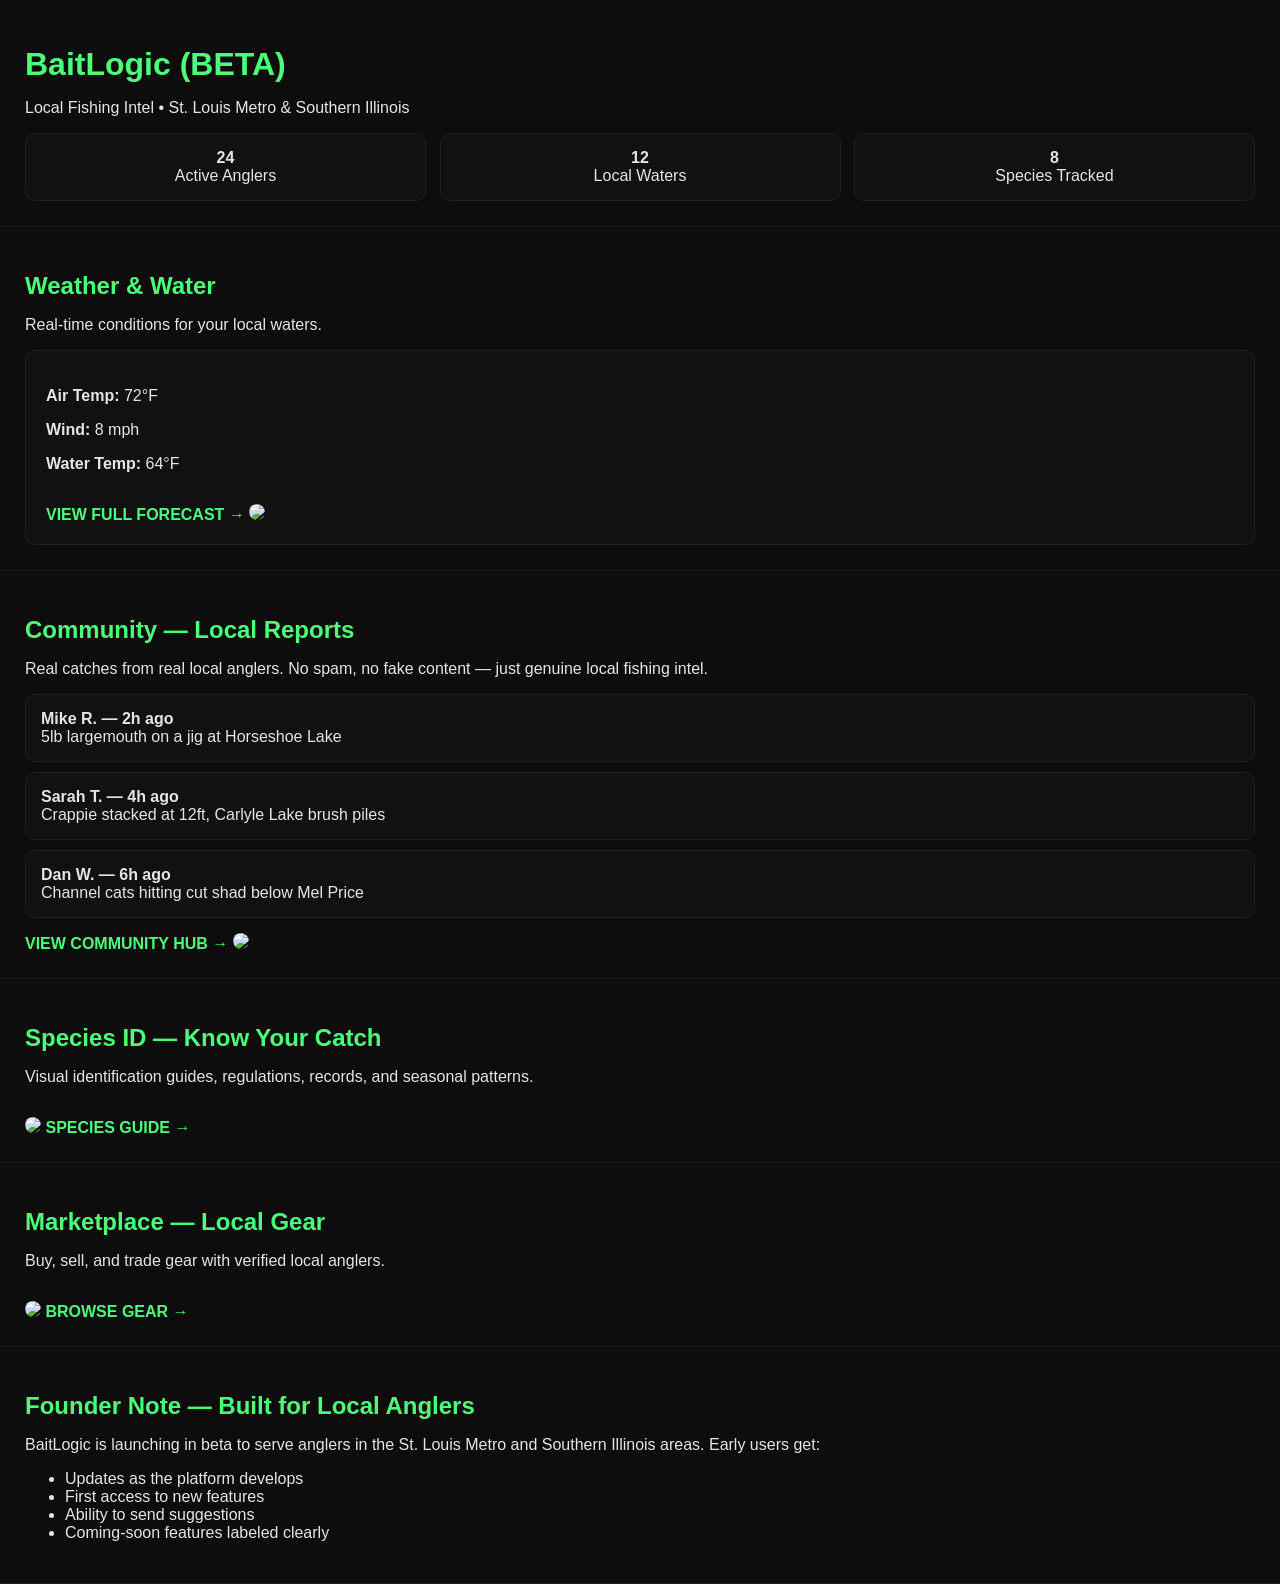
==== commit 66855548: "Create index.html" ====
--- a/index.html
+++ b/index.html
@@ -1,236 +1,145 @@
 <!DOCTYPE html>
 <html lang="en">
 <head>
-<meta charset="UTF-8" />
-<meta name="viewport" content="width=device-width, initial-scale=1.0" />
-<title>BaitLogic Beta — Illinois</title>
-
+<meta charset="UTF-8">
+<meta name="viewport" content="width=device-width, initial-scale=1.0">
+<title>BaitLogic BETA</title>
 <style>
     body {
         margin: 0;
+        font-family: Arial, sans-serif;
         background: #0d0d0d;
-        color: #e6e6e6;
-        font-family: Arial, sans-serif;
+        color: #e5e5e5;
     }
-    header {
+    h1, h2, h3 { color: #4cff79; margin-bottom: 10px; }
+    a { color: #4cff79; text-decoration: none; font-weight: bold; }
+    .section {
         padding: 25px;
+        border-bottom: 1px solid #1a1a1a;
+    }
+    .card {
+        background: #111;
+        padding: 20px;
+        border-radius: 10px;
+        margin-top: 15px;
+        border: 1px solid #1f1f1f;
+    }
+    .stat-row {
+        display: flex;
+        justify-content: space-between;
+        margin-top: 15px;
+    }
+    .stat {
+        background: #111;
+        padding: 15px;
+        border-radius: 10px;
+        width: 30%;
         text-align: center;
+        border: 1px solid #1f1f1f;
+    }
+    .report {
         background: #111;
-        border-bottom: 1px solid #222;
+        padding: 15px;
+        border-radius: 10px;
+        margin-top: 10px;
+        border: 1px solid #1f1f1f;
     }
-    h1 { color: #4cff79; margin: 0; font-size: 32px; }
-    h2 { color: #4cff79; margin-top: 40px; }
-    p { line-height: 1.6; }
-
-    .section {
-        padding: 20px;
-        max-width: 900px;
-        margin: auto;
-    }
-
-    .button {
-        display: inline-block;
-        padding: 12px 20px;
-        background: #4cff79;
-        color: #000;
-        font-weight: bold;
-        border-radius: 6px;
-        margin: 10px 10px 20px 0;
-        text-decoration: none;
-    }
-
-    .grid {
-        display: grid;
-        grid-template-columns: repeat(auto-fit, minmax(260px, 1fr));
-        gap: 20px;
-        margin-top: 20px;
-    }
-
-    .card {
-        background: #141414;
-        padding: 20px;
-        border-radius: 8px;
-        border: 1px solid #222;
-    }
-
-    .report {
-        background: #141414;
-        padding: 15px;
-        border-radius: 8px;
-        border: 1px solid #222;
-        margin-bottom: 15px;
-    }
-
-    footer {
-        text-align: center;
-        padding: 30px;
-        margin-top: 40px;
-        color: #777;
-        font-size: 14px;
+    img {
+        width: 100%;
+        border-radius: 10px;
+        margin-top: 15px;
     }
 </style>
 </head>
-
 <body>
 
-<header>
-    <h1>BaitLogic Beta</h1>
-    <p>Soft Launch v1.1 — Illinois Edition</p>
-</header>
+<!-- HEADER -->
+<div class="section">
+    <h1>BaitLogic (BETA)</h1>
+    <p>Local Fishing Intel • St. Louis Metro & Southern Illinois</p>
 
-<!-- HERO -->
-<div class="section">
-    <h2>Local Fishing Intel — Illinois</h2>
-    <p>The platform built for Illinois anglers. Community, conditions, catches, and gear — all local, all real.</p>
-
-    <a class="button">Join Early Access</a>
-    <a class="button">Explore Community</a>
-
-    <div class="grid">
-        <div class="card"><strong>24</strong><br>Active Anglers</div>
-        <div class="card"><strong>12</strong><br>Illinois Waters</div>
-        <div class="card"><strong>8</strong><br>Species Tracked</div>
+    <div class="stat-row">
+        <div class="stat"><strong>24</strong><br>Active Anglers</div>
+        <div class="stat"><strong>12</strong><br>Local Waters</div>
+        <div class="stat"><strong>8</strong><br>Species Tracked</div>
     </div>
 </div>
 
-<!-- MODULES -->
+<!-- WEATHER & WATER -->
 <div class="section">
-    <h2>Your Tackle Box</h2>
-    <div class="grid">
-        <div class="card"><strong>Community Hub</strong><br>Local reports, catch photos, and activity.</div>
-        <div class="card"><strong>Marketplace</strong><br>Buy, sell, and trade gear with Illinois anglers.</div>
-        <div class="card"><strong>Weather & Water</strong><br>Real-time conditions, forecasts, and river levels.</div>
-        <div class="card"><strong>Species ID</strong><br>Identify Illinois species with visual guides.</div>
-        <div class="card"><strong>Knowledge Hub</strong><br>Techniques, regulations, and seasonal patterns.</div>
-        <div class="card"><strong>Local Intel</strong><br>Illinois lakes, rivers, and hotspots.</div>
+    <h2>Weather & Water</h2>
+    <p>Real-time conditions for your local waters.</p>
+
+    <div class="card">
+        <p><strong>Air Temp:</strong> 72°F</p>
+        <p><strong>Wind:</strong> 8 mph</p>
+        <p><strong>Water Temp:</strong> 64°F</p>
+        <a href="#">VIEW FULL FORECAST →</a>
+
+        <!-- YOUR MAP IMAGE GOES HERE -->
+        <img src="map.png">
     </div>
 </div>
 
-<!-- WEATHER -->
+<!-- LOCAL REPORTS -->
 <div class="section">
-    <h2>Weather & Water — Illinois</h2>
-    <p>Live conditions for Illinois waters. Temperature, wind, barometric pressure, river levels, and solunar feed times.</p>
+    <h2>Community — Local Reports</h2>
+    <p>Real catches from real local anglers. No spam, no fake content — just genuine local fishing intel.</p>
 
-    <div class="grid">
-        <div class="card"><strong>72°F</strong><br>Air Temp</div>
-        <div class="card"><strong>8 mph</strong><br>Wind</div>
-        <div class="card"><strong>64°F</strong><br>Water Temp</div>
+    <div class="report">
+        <strong>Mike R. — 2h ago</strong><br>
+        5lb largemouth on a jig at Horseshoe Lake
     </div>
 
-    <a class="button">View Full Forecast</a>
+    <div class="report">
+        <strong>Sarah T. — 4h ago</strong><br>
+        Crappie stacked at 12ft, Carlyle Lake brush piles
+    </div>
+
+    <div class="report">
+        <strong>Dan W. — 6h ago</strong><br>
+        Channel cats hitting cut shad below Mel Price
+    </div>
+
+    <a href="#">VIEW COMMUNITY HUB →</a>
+
+    <!-- GEAR IMAGE -->
+    <img src="gear.png">
 </div>
 
-<!-- MAP -->
+<!-- SPECIES ID -->
 <div class="section">
-    <h2>Illinois Waters Map</h2>
-    <p>Explore Illinois lakes, rivers, and hotspots.</p>
-    <div class="card">
-        <p>[Map Placeholder — Replace with your map image later]</p>
-    </div>
+    <h2>Species ID — Know Your Catch</h2>
+    <p>Visual identification guides, regulations, records, and seasonal patterns.</p>
+
+    <img src="species.png">
+
+    <a href="#">SPECIES GUIDE →</a>
 </div>
 
-<!-- REPORTS -->
+<!-- MARKETPLACE -->
 <div class="section">
-    <h2>Local Reports — Illinois</h2>
-    <p>Real catches from real Illinois anglers. No spam, no fake content — just genuine local fishing intel.</p>
+    <h2>Marketplace — Local Gear</h2>
+    <p>Buy, sell, and trade gear with verified local anglers.</p>
 
-    <div class="report"><strong>Mike R.</strong> (2h ago)<br>5lb largemouth on a jig at Horseshoe Lake</div>
-    <div class="report"><strong>Sarah T.</strong> (4h ago)<br>Crappie stacked at 12ft, Carlyle Lake brush</div>
-    <div class="report"><strong>Dan W.</strong> (6h ago)<br>Channel cats hitting cut shad below Mel Price</div>
+    <img src="market.png">
 
-    <a class="button">View Community Hub →</a>
+    <a href="#">BROWSE GEAR →</a>
 </div>
 
-<!-- ILLINOIS WATERS -->
+<!-- FOUNDER NOTE -->
 <div class="section">
-    <h2>Illinois Waters</h2>
-    <p>Key lakes and rivers tracked across Illinois.</p>
+    <h2>Founder Note — Built for Local Anglers</h2>
+    <p>BaitLogic is launching in beta to serve anglers in the St. Louis Metro and Southern Illinois areas. 
+    Early users get:</p>
 
-    <div class="grid">
-        <div class="card"><strong>Carlyle Lake</strong><br>Depth: 35 ft<br>Clarity: Clear<br>Notes: Walleye best at dusk.</div>
-        <div class="card"><strong>Horseshoe Lake</strong><br>Depth: 10 ft<br>Clarity: Stained<br>Notes: Catfish strong after storms.</div>
-        <div class="card"><strong>Silver Lake</strong><br>Depth: 24 ft<br>Clarity: Moderate<br>Notes: Bass active early morning.</div>
-        <div class="card"><strong>Rend Lake</strong><br>Depth: 18 ft<br>Clarity: Murky<br>Notes: Crappie excellent around timber.</div>
-        <div class="card"><strong>Kinkaid Lake</strong><br>Depth: 39 ft<br>Clarity: Clear<br>Notes: Muskie active on overcast days.</div>
-        <div class="card"><strong>Coffeen Lake</strong><br>Depth: 59 ft<br>Clarity: Clear<br>Notes: Largemouth hitting deep crankbaits.</div>
-        <div class="card"><strong>Baldwin Lake</strong><br>Depth: 20 ft<br>Clarity: Clear<br>Notes: Hybrid stripers near warm discharge.</div>
-        <div class="card"><strong>Lake Shelbyville</strong><br>Depth: 67 ft<br>Clarity: Moderate<br>Notes: White bass schooling mid‑day.</div>
-    </div>
+    <ul>
+        <li>Updates as the platform develops</li>
+        <li>First access to new features</li>
+        <li>Ability to send suggestions</li>
+        <li>Coming-soon features labeled clearly</li>
+    </ul>
 </div>
-
-<!-- SPECIES -->
-<div class="section">
-    <h2>Illinois Species</h2>
-    <p>Common species tracked across Illinois waters.</p>
-
-    <div class="grid">
-        <div class="card"><strong>Largemouth Bass</strong><br>Peak: May–June<br>Bait: Jigs, chatterbaits, soft plastics.</div>
-        <div class="card"><strong>Smallmouth Bass</strong><br>Peak: Spring/Fall<br>Bait: Ned rigs, tubes, jerkbaits.</div>
-        <div class="card"><strong>Crappie</strong><br>Peak: Spring<br>Bait: Minnows, small jigs.</div>
-        <div class="card"><strong>Bluegill</strong><br>Peak: Summer<br>Bait: Worms, small spinners.</div>
-        <div class="card"><strong>Channel Catfish</strong><br>Peak: Summer nights<br>Bait: Cut shad, stinkbait.</div>
-        <div class="card"><strong>Flathead Catfish</strong><br>Peak: Late Spring<br>Bait: Live bluegill.</div>
-        <div class="card"><strong>Walleye</strong><br>Peak: Spring/Fall<br>Bait: Crankbaits, jigs, crawler harnesses.</div>
-        <div class="card"><strong>Muskie</strong><br>Peak: Fall<br>Bait: Bucktails, glide baits.</div>
-    </div>
-</div>
-
-<!-- REGULATIONS -->
-<div class="section">
-    <h2>Illinois Regulations</h2>
-    <p>Quick reference for Illinois anglers. Always verify with IDNR for updates.</p>
-
-    <div class="grid">
-        <div class="card"><strong>Fishing License</strong><br>Required for ages 16–64.</div>
-        <div class="card"><strong>Daily Limits</strong><br>Bass: 6 combined<br>Crappie: 10–25 (lake dependent)<br>Catfish: No statewide limit.</div>
-        <div class="card"><strong>Size Limits</strong><br>Varies by lake — many have 14" bass minimum.</div>
-        <div class="card"><strong>Special Waters</strong><br>Coffeen, Baldwin, and Kinkaid have unique rules.</div>
-    </div>
-</div>
-
-<!-- HOTSPOTS -->
-<div class="section">
-    <h2>Illinois Hotspots</h2>
-    <p>High‑activity areas based on seasonal patterns and angler reports.</p>
-
-    <div class="grid">
-        <div class="card"><strong>Carlyle Lake — West Access</strong><br>Walleye at dusk along riprap.</div>
-        <div class="card"><strong>Rend Lake — Jackie Branch</strong><br>Crappie stacked in brush piles.</div>
-        <div class="card"><strong>Kinkaid Lake — Johnson Creek</strong><br>Muskie near weed edges.</div>
-        <div class="card"><strong>Horseshoe Lake — North Shore</strong><br>Catfish after storms.</div>
-        <div class="card"><strong>Lake Shelbyville — Dam Area</strong><br>White bass schooling mid‑day.</div>
-        <div class="card"><strong>Coffeen Lake — Deep Points</strong><br>Largemouth on deep structure.</div>
-    </div>
-</div>
-
-<!-- BAIT -->
-<div class="section">
-    <h2>Illinois Bait Recommendations</h2>
-    <p>Top-performing baits across Illinois waters.</p>
-
-    <div class="grid">
-        <div class="card"><strong>Jigs</strong><br>Best for bass in stained water.</div>
-        <div class="card"><strong>Crankbaits</strong><br>Excellent for walleye and white bass.</div>
-        <div class="card"><strong>Soft Plastics</strong><br>Versatile for largemouth and smallmouth.</div>
-        <div class="card"><strong>Cut Shad</strong><br>Channel catfish favorite statewide.</div>
-        <div class="card"><strong>Live Minnows</strong><br>Crappie and bluegill staple.</div>
-        <div class="card"><strong>Bucktails</strong><br>Top choice for muskie at Kinkaid.</div>
-    </div>
-</div>
-
-<!-- GEAR -->
-<div class="section">
-    <h2>Gear & Tools</h2>
-    <p>Your essential Illinois angler setup.</p>
-    <div class="card">
-        <p>[Gear Layout Image Placeholder — Replace with your gear image later]</p>
-    </div>
-</div>
-
-<footer>
-    BaitLogic © Amber Mann — 2026<br>
-    Illinois Edition
-</footer>
 
 </body>
 </html>
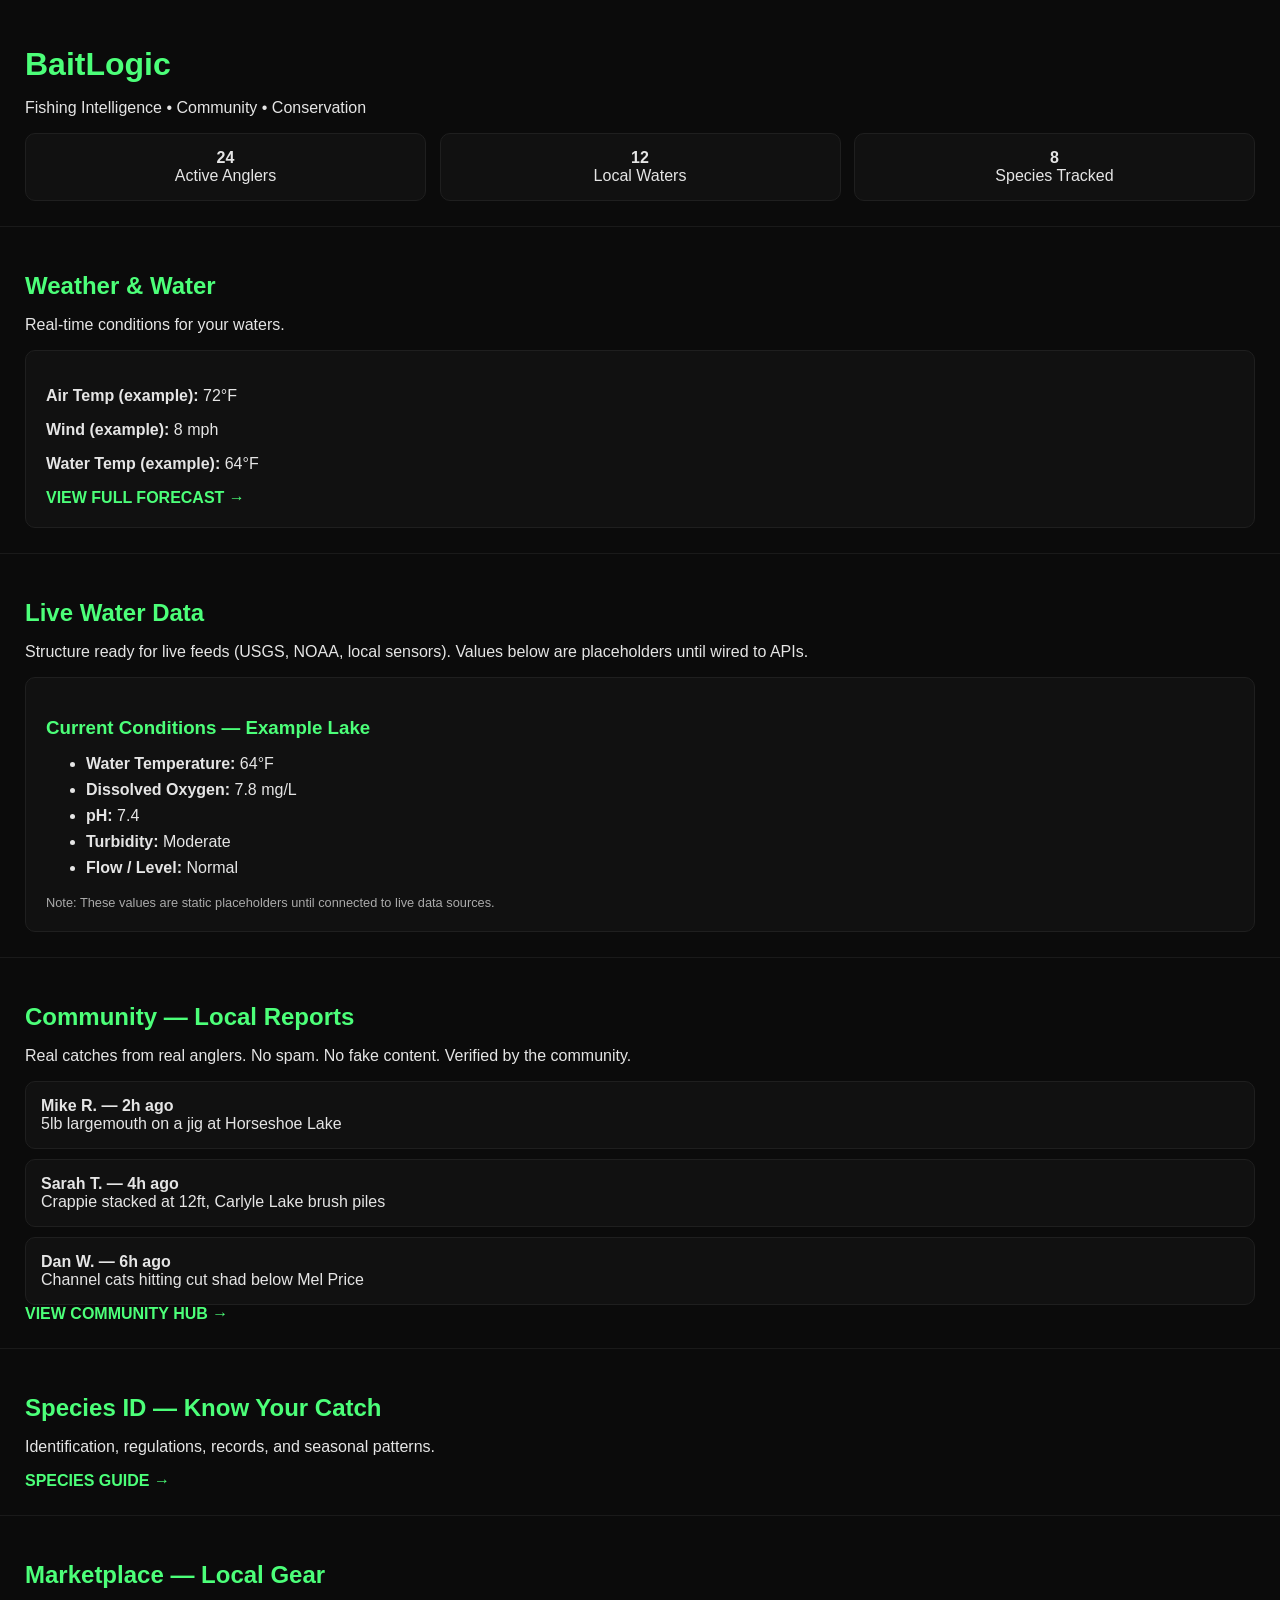
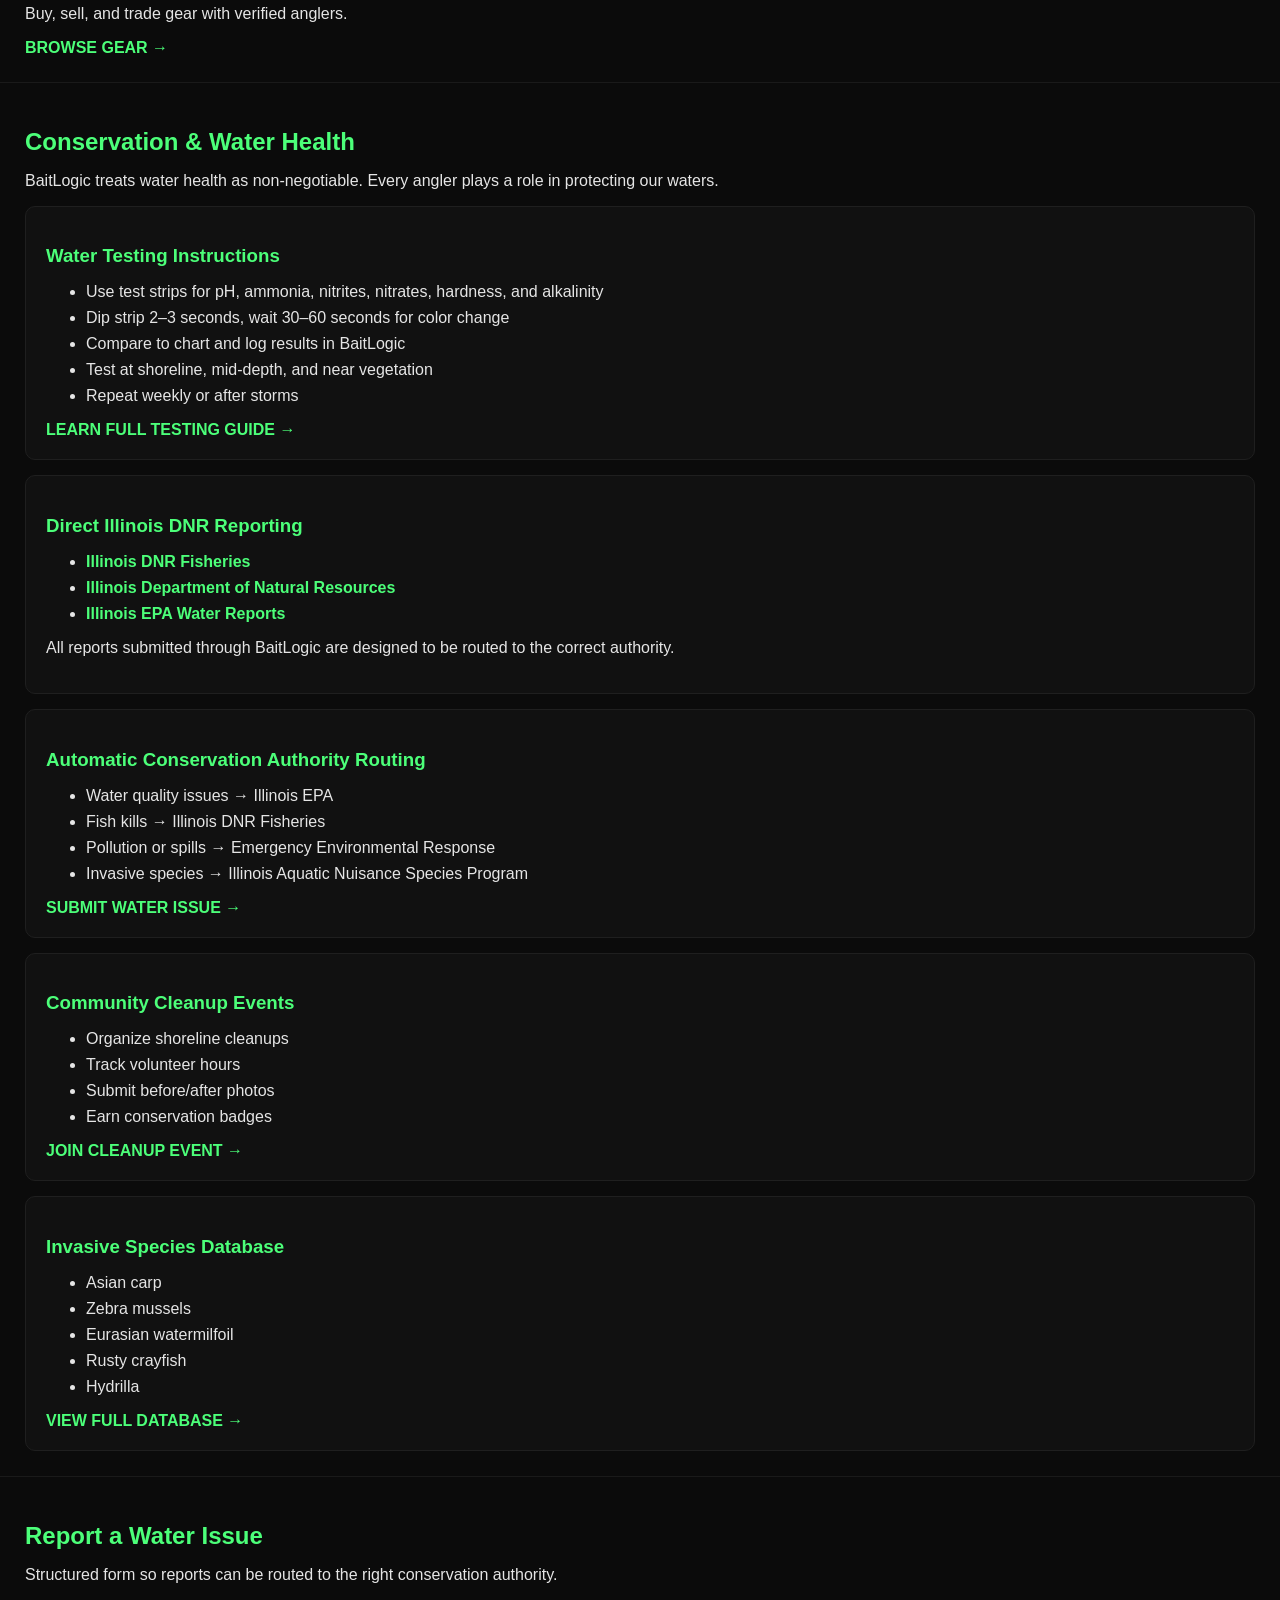
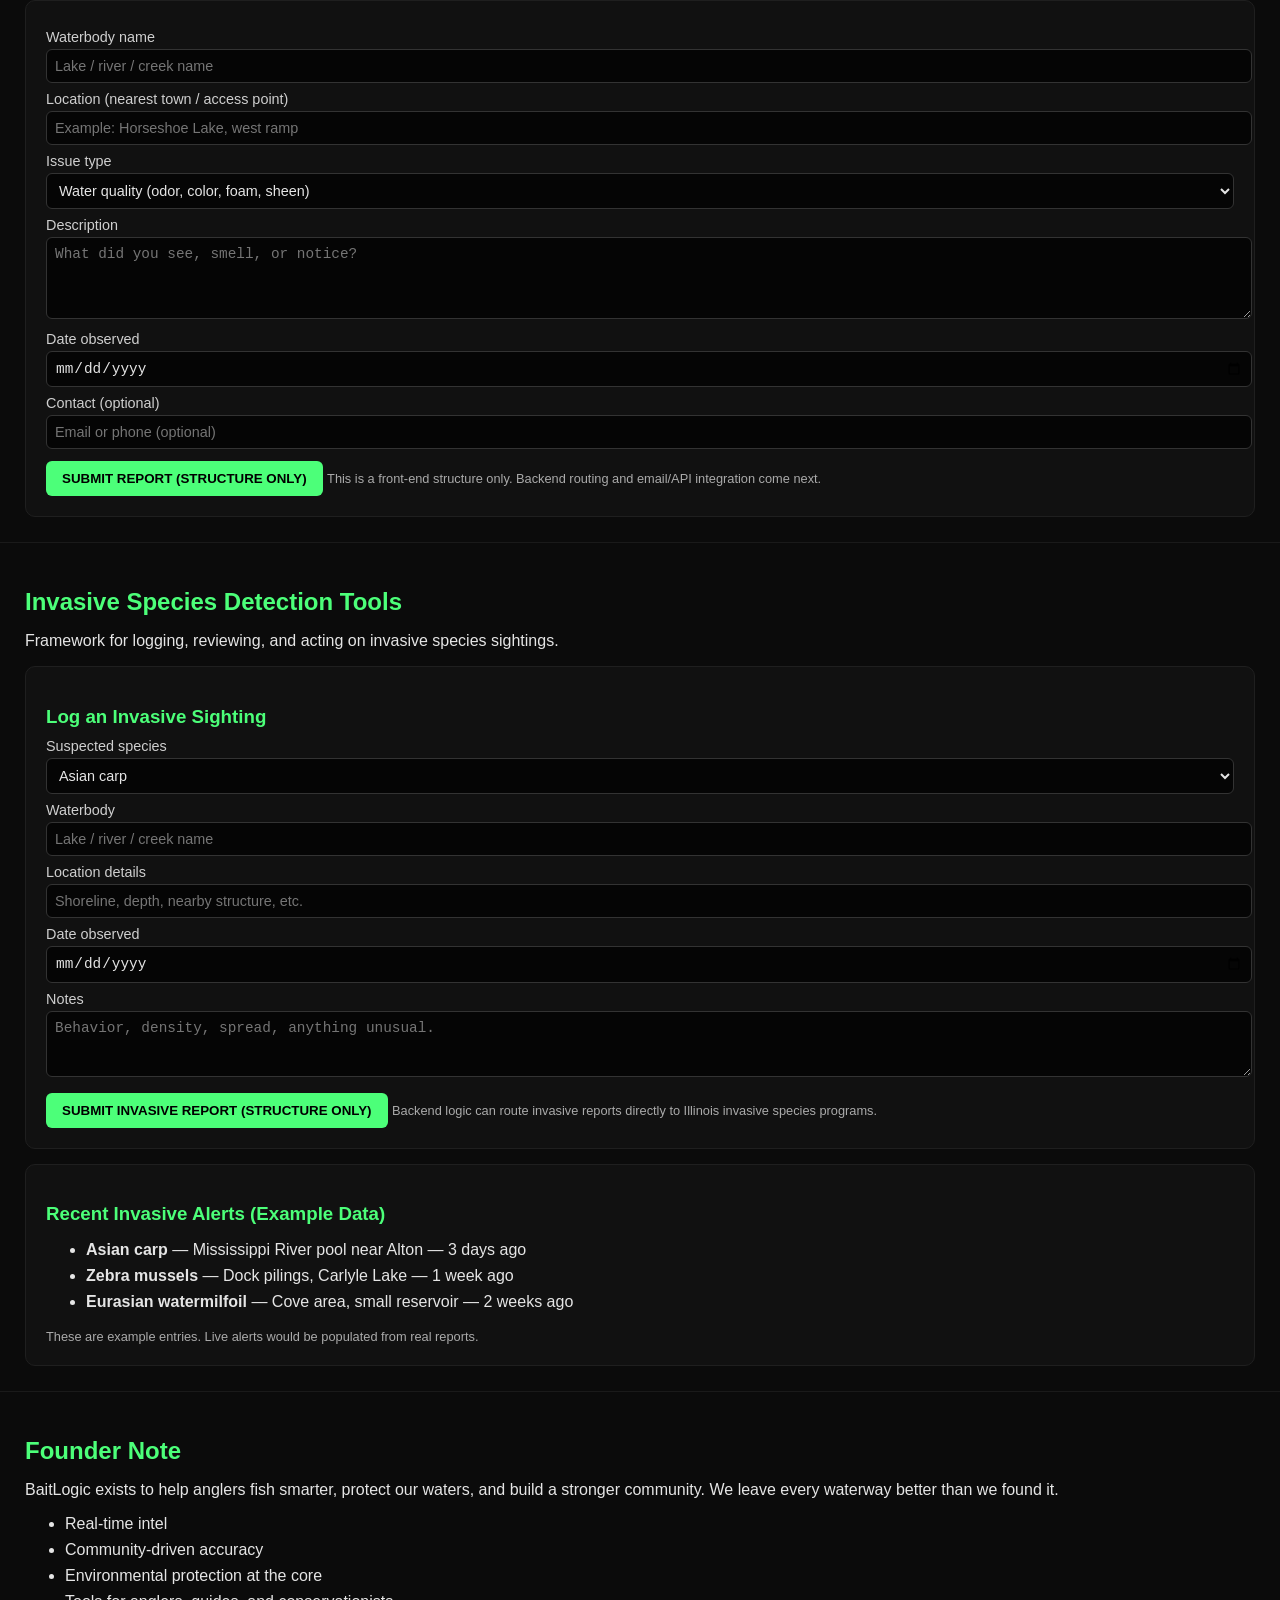
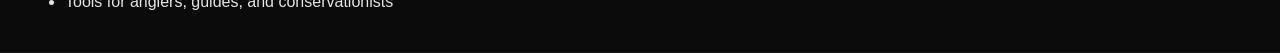
==== commit 8935f188: "Create index.html" ====
--- a/index.html
+++ b/index.html
@@ -3,16 +3,24 @@
 <head>
 <meta charset="UTF-8">
 <meta name="viewport" content="width=device-width, initial-scale=1.0">
-<title>BaitLogic BETA</title>
+<title>BaitLogic</title>
+
 <style>
     body {
         margin: 0;
         font-family: Arial, sans-serif;
-        background: #0d0d0d;
+        background: #0b0b0b;
         color: #e5e5e5;
     }
-    h1, h2, h3 { color: #4cff79; margin-bottom: 10px; }
-    a { color: #4cff79; text-decoration: none; font-weight: bold; }
+    h1, h2, h3 {
+        color: #4cff79;
+        margin-bottom: 10px;
+    }
+    a {
+        color: #4cff79;
+        text-decoration: none;
+        font-weight: bold;
+    }
     .section {
         padding: 25px;
         border-bottom: 1px solid #1a1a1a;
@@ -44,19 +52,51 @@
         margin-top: 10px;
         border: 1px solid #1f1f1f;
     }
-    img {
+    ul li {
+        margin-bottom: 8px;
+    }
+    label {
+        display: block;
+        margin-top: 8px;
+        margin-bottom: 4px;
+        font-size: 0.9rem;
+        color: #cfcfcf;
+    }
+    input, select, textarea {
         width: 100%;
-        border-radius: 10px;
-        margin-top: 15px;
+        padding: 8px;
+        border-radius: 6px;
+        border: 1px solid #333;
+        background: #050505;
+        color: #e5e5e5;
+        font-size: 0.9rem;
+    }
+    button {
+        margin-top: 12px;
+        padding: 10px 16px;
+        border-radius: 6px;
+        border: none;
+        background: #4cff79;
+        color: #000;
+        font-weight: bold;
+        cursor: pointer;
+    }
+    button:hover {
+        background: #37d45d;
+    }
+    small {
+        color: #aaaaaa;
+        font-size: 0.8rem;
     }
 </style>
 </head>
+
 <body>
 
 <!-- HEADER -->
 <div class="section">
-    <h1>BaitLogic (BETA)</h1>
-    <p>Local Fishing Intel • St. Louis Metro & Southern Illinois</p>
+    <h1>BaitLogic</h1>
+    <p>Fishing Intelligence • Community • Conservation</p>
 
     <div class="stat-row">
         <div class="stat"><strong>24</strong><br>Active Anglers</div>
@@ -65,26 +105,41 @@
     </div>
 </div>
 
-<!-- WEATHER & WATER -->
+<!-- WEATHER & WATER (STATIC SUMMARY) -->
 <div class="section">
     <h2>Weather & Water</h2>
-    <p>Real-time conditions for your local waters.</p>
-
-    <div class="card">
-        <p><strong>Air Temp:</strong> 72°F</p>
-        <p><strong>Wind:</strong> 8 mph</p>
-        <p><strong>Water Temp:</strong> 64°F</p>
+    <p>Real-time conditions for your waters.</p>
+
+    <div class="card">
+        <p><strong>Air Temp (example):</strong> 72°F</p>
+        <p><strong>Wind (example):</strong> 8 mph</p>
+        <p><strong>Water Temp (example):</strong> 64°F</p>
         <a href="#">VIEW FULL FORECAST →</a>
-
-        <!-- YOUR MAP IMAGE GOES HERE -->
-        <img src="map.png">
-    </div>
-</div>
-
-<!-- LOCAL REPORTS -->
+    </div>
+</div>
+
+<!-- LIVE WATER DATA (STRUCTURE READY FOR REAL FEEDS) -->
+<div class="section">
+    <h2>Live Water Data</h2>
+    <p>Structure ready for live feeds (USGS, NOAA, local sensors). Values below are placeholders until wired to APIs.</p>
+
+    <div class="card">
+        <h3>Current Conditions — Example Lake</h3>
+        <ul>
+            <li><strong>Water Temperature:</strong> <span id="live-water-temp">64°F</span></li>
+            <li><strong>Dissolved Oxygen:</strong> <span id="live-do">7.8 mg/L</span></li>
+            <li><strong>pH:</strong> <span id="live-ph">7.4</span></li>
+            <li><strong>Turbidity:</strong> <span id="live-turbidity">Moderate</span></li>
+            <li><strong>Flow / Level:</strong> <span id="live-level">Normal</span></li>
+        </ul>
+        <small>Note: These values are static placeholders until connected to live data sources.</small>
+    </div>
+</div>
+
+<!-- COMMUNITY REPORTS -->
 <div class="section">
     <h2>Community — Local Reports</h2>
-    <p>Real catches from real local anglers. No spam, no fake content — just genuine local fishing intel.</p>
+    <p>Real catches from real anglers. No spam. No fake content. Verified by the community.</p>
 
     <div class="report">
         <strong>Mike R. — 2h ago</strong><br>
@@ -102,17 +157,12 @@
     </div>
 
     <a href="#">VIEW COMMUNITY HUB →</a>
-
-    <!-- GEAR IMAGE -->
-    <img src="gear.png">
 </div>
 
 <!-- SPECIES ID -->
 <div class="section">
     <h2>Species ID — Know Your Catch</h2>
-    <p>Visual identification guides, regulations, records, and seasonal patterns.</p>
-
-    <img src="species.png">
+    <p>Identification, regulations, records, and seasonal patterns.</p>
 
     <a href="#">SPECIES GUIDE →</a>
 </div>
@@ -120,24 +170,172 @@
 <!-- MARKETPLACE -->
 <div class="section">
     <h2>Marketplace — Local Gear</h2>
-    <p>Buy, sell, and trade gear with verified local anglers.</p>
-
-    <img src="market.png">
+    <p>Buy, sell, and trade gear with verified anglers.</p>
 
     <a href="#">BROWSE GEAR →</a>
 </div>
 
+<!-- CONSERVATION & WATER HEALTH -->
+<div class="section">
+    <h2>Conservation & Water Health</h2>
+    <p>BaitLogic treats water health as non‑negotiable. Every angler plays a role in protecting our waters.</p>
+
+    <!-- WATER TESTING -->
+    <div class="card">
+        <h3>Water Testing Instructions</h3>
+        <ul>
+            <li>Use test strips for pH, ammonia, nitrites, nitrates, hardness, and alkalinity</li>
+            <li>Dip strip 2–3 seconds, wait 30–60 seconds for color change</li>
+            <li>Compare to chart and log results in BaitLogic</li>
+            <li>Test at shoreline, mid‑depth, and near vegetation</li>
+            <li>Repeat weekly or after storms</li>
+        </ul>
+        <a href="#">LEARN FULL TESTING GUIDE →</a>
+    </div>
+
+    <!-- DIRECT REPORTING -->
+    <div class="card">
+        <h3>Direct Illinois DNR Reporting</h3>
+        <ul>
+            <li><a href="https://www.ifishillinois.org" target="_blank">Illinois DNR Fisheries</a></li>
+            <li><a href="https://www2.illinois.gov/dnr" target="_blank">Illinois Department of Natural Resources</a></li>
+            <li><a href="https://epa.illinois.gov" target="_blank">Illinois EPA Water Reports</a></li>
+        </ul>
+        <p>All reports submitted through BaitLogic are designed to be routed to the correct authority.</p>
+    </div>
+
+    <!-- AUTO ROUTING SUMMARY -->
+    <div class="card">
+        <h3>Automatic Conservation Authority Routing</h3>
+        <ul>
+            <li>Water quality issues → Illinois EPA</li>
+            <li>Fish kills → Illinois DNR Fisheries</li>
+            <li>Pollution or spills → Emergency Environmental Response</li>
+            <li>Invasive species → Illinois Aquatic Nuisance Species Program</li>
+        </ul>
+        <a href="#">SUBMIT WATER ISSUE →</a>
+    </div>
+
+    <!-- CLEANUP EVENTS -->
+    <div class="card">
+        <h3>Community Cleanup Events</h3>
+        <ul>
+            <li>Organize shoreline cleanups</li>
+            <li>Track volunteer hours</li>
+            <li>Submit before/after photos</li>
+            <li>Earn conservation badges</li>
+        </ul>
+        <a href="#">JOIN CLEANUP EVENT →</a>
+    </div>
+
+    <!-- INVASIVE SPECIES DATABASE -->
+    <div class="card">
+        <h3>Invasive Species Database</h3>
+        <ul>
+            <li>Asian carp</li>
+            <li>Zebra mussels</li>
+            <li>Eurasian watermilfoil</li>
+            <li>Rusty crayfish</li>
+            <li>Hydrilla</li>
+        </ul>
+        <a href="#">VIEW FULL DATABASE →</a>
+    </div>
+</div>
+
+<!-- REAL REPORTING FORMS -->
+<div class="section">
+    <h2>Report a Water Issue</h2>
+    <p>Structured form so reports can be routed to the right conservation authority.</p>
+
+    <div class="card">
+        <form>
+            <label for="issue-waterbody">Waterbody name</label>
+            <input id="issue-waterbody" type="text" placeholder="Lake / river / creek name">
+
+            <label for="issue-location">Location (nearest town / access point)</label>
+            <input id="issue-location" type="text" placeholder="Example: Horseshoe Lake, west ramp">
+
+            <label for="issue-type">Issue type</label>
+            <select id="issue-type">
+                <option>Water quality (odor, color, foam, sheen)</option>
+                <option>Fish kill</option>
+                <option>Chemical spill / pollution</option>
+                <option>Trash / debris / illegal dumping</option>
+                <option>Invasive species sighting</option>
+                <option>Habitat damage / erosion</option>
+            </select>
+
+            <label for="issue-description">Description</label>
+            <textarea id="issue-description" rows="4" placeholder="What did you see, smell, or notice?"></textarea>
+
+            <label for="issue-date">Date observed</label>
+            <input id="issue-date" type="date">
+
+            <label for="issue-contact">Contact (optional)</label>
+            <input id="issue-contact" type="text" placeholder="Email or phone (optional)">
+
+            <button type="button">SUBMIT REPORT (STRUCTURE ONLY)</button>
+            <small>This is a front-end structure only. Backend routing and email/API integration come next.</small>
+        </form>
+    </div>
+</div>
+
+<!-- INVASIVE SPECIES DETECTION TOOLS (STRUCTURE) -->
+<div class="section">
+    <h2>Invasive Species Detection Tools</h2>
+    <p>Framework for logging, reviewing, and acting on invasive species sightings.</p>
+
+    <div class="card">
+        <h3>Log an Invasive Sighting</h3>
+        <form>
+            <label for="inv-species">Suspected species</label>
+            <select id="inv-species">
+                <option>Asian carp</option>
+                <option>Zebra mussels</option>
+                <option>Eurasian watermilfoil</option>
+                <option>Rusty crayfish</option>
+                <option>Hydrilla</option>
+                <option>Other / unsure</option>
+            </select>
+
+            <label for="inv-waterbody">Waterbody</label>
+            <input id="inv-waterbody" type="text" placeholder="Lake / river / creek name">
+
+            <label for="inv-location">Location details</label>
+            <input id="inv-location" type="text" placeholder="Shoreline, depth, nearby structure, etc.">
+
+            <label for="inv-date">Date observed</label>
+            <input id="inv-date" type="date">
+
+            <label for="inv-notes">Notes</label>
+            <textarea id="inv-notes" rows="3" placeholder="Behavior, density, spread, anything unusual."></textarea>
+
+            <button type="button">SUBMIT INVASIVE REPORT (STRUCTURE ONLY)</button>
+            <small>Backend logic can route invasive reports directly to Illinois invasive species programs.</small>
+        </form>
+    </div>
+
+    <div class="card">
+        <h3>Recent Invasive Alerts (Example Data)</h3>
+        <ul>
+            <li><strong>Asian carp</strong> — Mississippi River pool near Alton — 3 days ago</li>
+            <li><strong>Zebra mussels</strong> — Dock pilings, Carlyle Lake — 1 week ago</li>
+            <li><strong>Eurasian watermilfoil</strong> — Cove area, small reservoir — 2 weeks ago</li>
+        </ul>
+        <small>These are example entries. Live alerts would be populated from real reports.</small>
+    </div>
+</div>
+
 <!-- FOUNDER NOTE -->
 <div class="section">
-    <h2>Founder Note — Built for Local Anglers</h2>
-    <p>BaitLogic is launching in beta to serve anglers in the St. Louis Metro and Southern Illinois areas. 
-    Early users get:</p>
+    <h2>Founder Note</h2>
+    <p>BaitLogic exists to help anglers fish smarter, protect our waters, and build a stronger community. We leave every waterway better than we found it.</p>
 
     <ul>
-        <li>Updates as the platform develops</li>
-        <li>First access to new features</li>
-        <li>Ability to send suggestions</li>
-        <li>Coming-soon features labeled clearly</li>
+        <li>Real-time intel</li>
+        <li>Community-driven accuracy</li>
+        <li>Environmental protection at the core</li>
+        <li>Tools for anglers, guides, and conservationists</li>
     </ul>
 </div>
 
